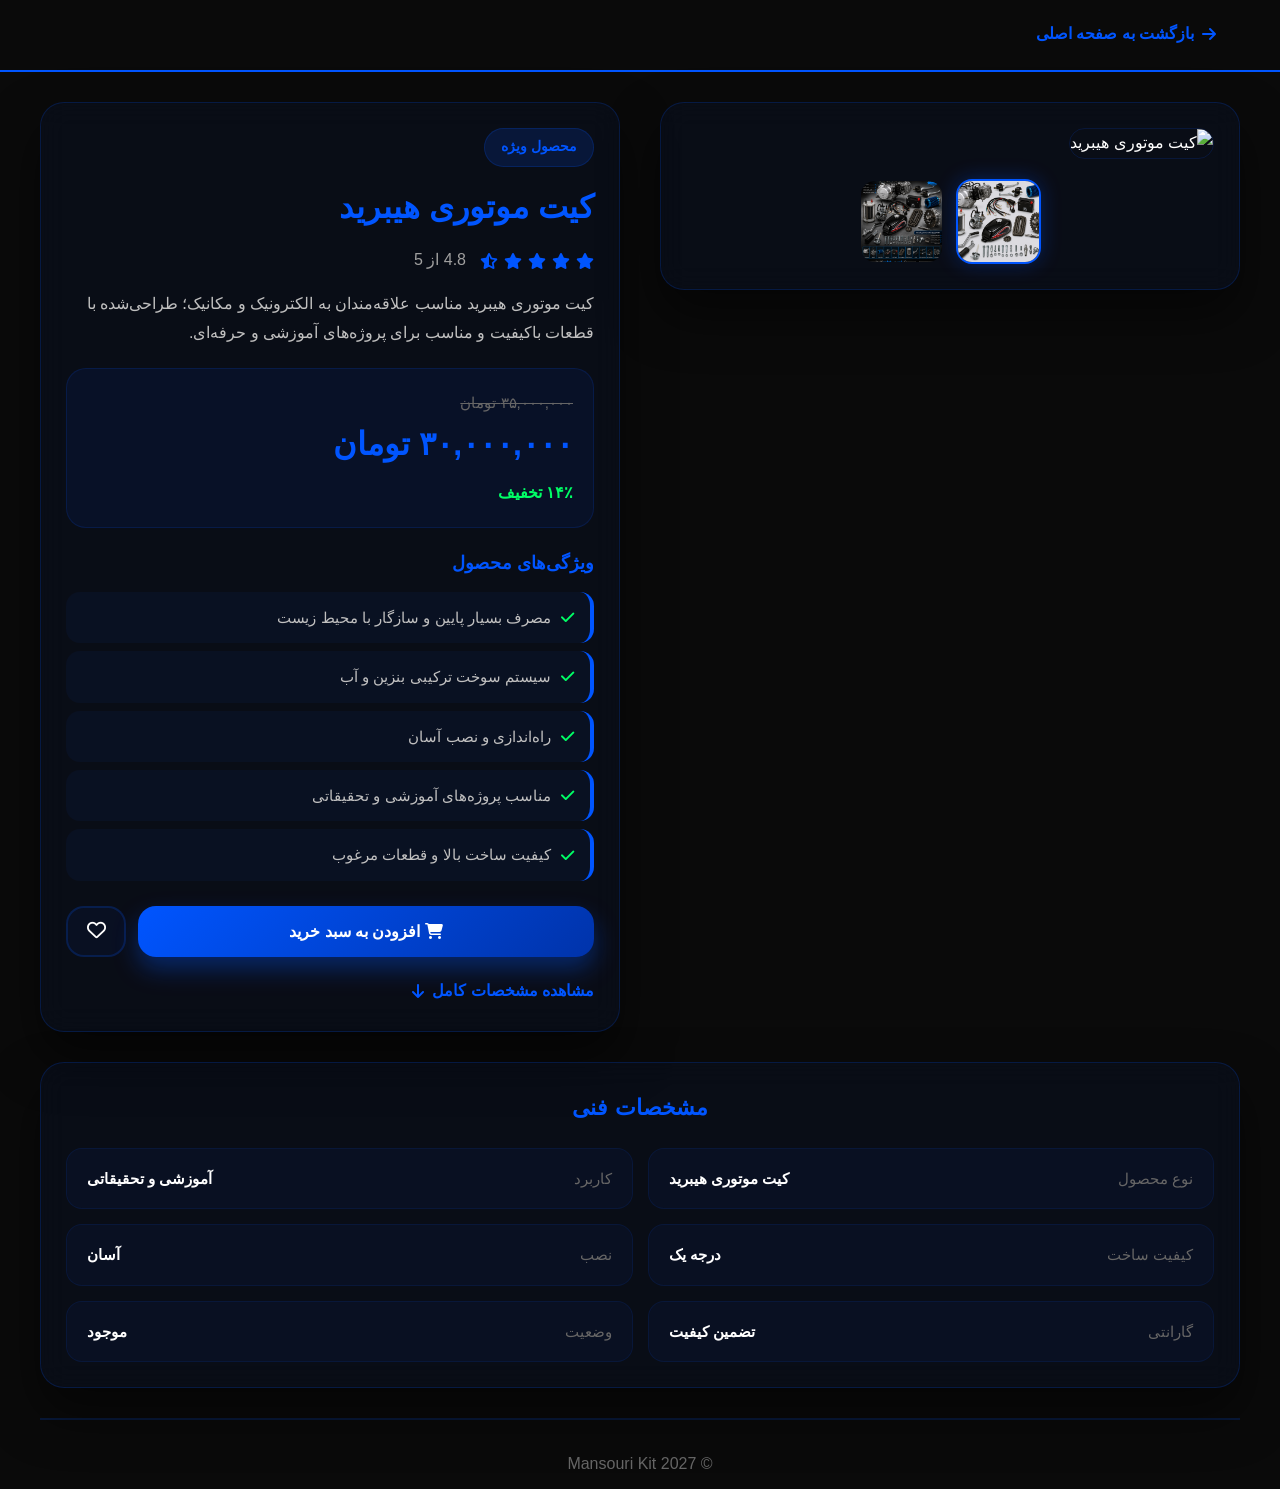
==== kit.html @ ebeb7433 "Add files via upload" ====
<!doctype html>
<html lang="fa" dir="rtl">
  <head>
    <meta charset="UTF-8" />
    <meta name="viewport" content="width=device-width, initial-scale=1.0" />
    <title>کیت موتوری هیبرید | Mansouri Kit</title>
    <link
      rel="stylesheet"
      href="https://cdnjs.cloudflare.com/ajax/libs/font-awesome/6.6.0/css/all.min.css"
    />
    <link rel="stylesheet" href="style2.css" />
  </head>
  <body>
    <!-- ====== TOPBAR ====== -->
    <header class="topbar">
      <a href="index.html" class="back-link">
        <i class="fa-solid fa-arrow-right"></i>
        بازگشت به صفحه اصلی
      </a>
    </header>

    <!-- ====== PRODUCT PAGE ====== -->
    <main class="product-page">
      <!-- ====== GALLERY (عکس‌ها) ====== -->
      <section class="gallery">
        <div class="main-image">
          <img
            id="currentImage"
            src="DysYn_nl7XqmMlqPsgMLU.png"
            alt="کیت موتوری هیبرید"
          />
        </div>

        <div class="thumbs">
          <img
            src="عکس قطعات کیت.png"
            alt=""
            class="active"
            onclick="changeImage(this)"
          />

          <img src="پوستر محصول.png" alt="" onclick="changeImage(this)" />
        </div>
      </section>

      <!-- ====== INFO ====== -->
      <section class="info">
        <span class="badge">محصول ویژه</span>

        <h1>کیت موتوری هیبرید</h1>

        <div class="rating">
          <i class="fa-solid fa-star"></i>
          <i class="fa-solid fa-star"></i>
          <i class="fa-solid fa-star"></i>
          <i class="fa-solid fa-star"></i>
          <i class="fa-solid fa-star-half-stroke"></i>
          <span>4.8 از 5</span>
        </div>

        <p class="short-desc">
          کیت موتوری هیبرید مناسب علاقه‌مندان به الکترونیک و مکانیک؛ طراحی‌شده
          با قطعات باکیفیت و مناسب برای پروژه‌های آموزشی و حرفه‌ای.
        </p>

        <div class="price-box">
          <div class="old-price">۳۵,۰۰۰,۰۰۰ تومان</div>
          <div class="price">۳۰,۰۰۰,۰۰۰ تومان</div>
          <div class="discount">۱۴٪ تخفیف</div>
        </div>

        <!-- ====== ویژگی‌ها ====== -->
        <div class="features">
          <h2>ویژگی‌های محصول</h2>
          <ul>
            <li>
              <i class="fa-solid fa-check"></i> مصرف بسیار پایین و سازگار با
              محیط زیست
            </li>
            <li>
              <i class="fa-solid fa-check"></i> سیستم سوخت ترکیبی بنزین و آب
            </li>
            <li><i class="fa-solid fa-check"></i> راه‌اندازی و نصب آسان</li>
            <li>
              <i class="fa-solid fa-check"></i> مناسب پروژه‌های آموزشی و
              تحقیقاتی
            </li>
            <li>
              <i class="fa-solid fa-check"></i> کیفیت ساخت بالا و قطعات مرغوب
            </li>
          </ul>
        </div>

        <div class="actions">
          <button class="buy-btn">
            <i class="fa-solid fa-cart-shopping"></i>
            افزودن به سبد خرید
          </button>

          <button class="fav-btn">
            <i class="fa-regular fa-heart"></i>
          </button>
        </div>

        <a href="#specs" class="spec-link">
          مشاهده مشخصات کامل
          <i class="fa-solid fa-arrow-down"></i>
        </a>
      </section>
    </main>

    <!-- ====== SPECS (مشخصات فنی) ====== -->
    <section class="specs" id="specs">
      <h2>مشخصات فنی</h2>

      <div class="spec-grid">
        <div class="spec-item">
          <span>نوع محصول</span>
          <strong>کیت موتوری هیبرید</strong>
        </div>

        <div class="spec-item">
          <span>کاربرد</span>
          <strong>آموزشی و تحقیقاتی</strong>
        </div>

        <div class="spec-item">
          <span>کیفیت ساخت</span>
          <strong>درجه یک</strong>
        </div>

        <div class="spec-item">
          <span>نصب</span>
          <strong>آسان</strong>
        </div>

        <div class="spec-item">
          <span>گارانتی</span>
          <strong>تضمین کیفیت</strong>
        </div>

        <div class="spec-item">
          <span>وضعیت</span>
          <strong>موجود</strong>
        </div>
      </div>
    </section>

    <!-- ====== FOOTER ====== -->
    <footer class="footer">
      <p>© 2027 Mansouri Kit</p>
    </footer>

    <!-- ====== SCRIPT ====== -->
    <script>
      function changeImage(el) {
        document.getElementById("currentImage").src = el.src;
        document
          .querySelectorAll(".thumbs img")
          .forEach((img) => img.classList.remove("active"));
        el.classList.add("active");
      }
    </script>
  </body>
</html>
---- style2.css ----
/*========================================
  PRODUCT PAGE - BLUE & BLACK THEME
========================================*/

* {
  margin: 0;
  padding: 0;
  box-sizing: border-box;
}

body {
  direction: rtl;
  font-family: "Vazirmatn", Arial, sans-serif;
  background: #0a0a0a;
  color: #ffffff;
  min-height: 100vh;
  line-height: 1.8;
}

/* ====== SCROLLBAR ====== */
::-webkit-scrollbar {
  width: 10px;
}
::-webkit-scrollbar-track {
  background: #0a0a0a;
}
::-webkit-scrollbar-thumb {
  background: #0055ff;
  border-radius: 10px;
}
::-webkit-scrollbar-thumb:hover {
  background: #0033aa;
}

/* ====== TOPBAR ====== */
.topbar {
  padding: 20px 5%;
  background: rgba(10, 10, 10, 0.95);
  border-bottom: 2px solid #0055ff;
}

.back-link {
  color: #0055ff;
  text-decoration: none;
  font-weight: bold;
  display: inline-flex;
  align-items: center;
  gap: 8px;
  transition: 0.3s;
}

.back-link:hover {
  color: #0088ff;
  transform: translateX(-5px);
}

/* ====== PRODUCT PAGE ====== */
.product-page {
  width: min(1200px, 95%);
  margin: 30px auto;
  display: grid;
  grid-template-columns: 1fr 1fr;
  gap: 40px;
  align-items: start;
}

/* ====== GALLERY ====== */
.gallery {
  background: rgba(0, 85, 255, 0.05);
  backdrop-filter: blur(14px);
  border: 1px solid rgba(0, 85, 255, 0.2);
  border-radius: 24px;
  padding: 25px;
  box-shadow: 0 25px 50px rgba(0, 0, 0, 0.5);
}

.main-image img {
  width: 100%;
  border-radius: 20px;
  object-fit: cover;
  border: 1px solid rgba(0, 85, 255, 0.15);
}

.thumbs {
  display: flex;
  gap: 12px;
  justify-content: center;
  margin-top: 20px;
  flex-wrap: wrap;
}

.thumbs img {
  width: 85px;
  height: 85px;
  object-fit: cover;
  border-radius: 16px;
  cursor: pointer;
  border: 2px solid transparent;
  transition: 0.3s;
}

.thumbs img:hover {
  border-color: #0055ff;
  transform: scale(1.05);
}

.thumbs img.active {
  border-color: #0055ff;
  box-shadow: 0 0 20px rgba(0, 85, 255, 0.3);
}

/* ====== INFO ====== */
.info {
  background: rgba(0, 85, 255, 0.05);
  backdrop-filter: blur(14px);
  border: 1px solid rgba(0, 85, 255, 0.2);
  border-radius: 24px;
  padding: 25px;
  box-shadow: 0 25px 50px rgba(0, 0, 0, 0.5);
}

.badge {
  background: rgba(0, 85, 255, 0.15);
  color: #0055ff;
  padding: 6px 16px;
  border-radius: 999px;
  font-size: 0.85rem;
  font-weight: bold;
  display: inline-block;
  margin-bottom: 12px;
  border: 1px solid rgba(0, 85, 255, 0.2);
}

.info h1 {
  font-size: 2rem;
  color: #0055ff;
  margin-bottom: 10px;
}

.rating {
  color: #0055ff;
  display: flex;
  align-items: center;
  gap: 6px;
  margin-bottom: 15px;
}

.rating span {
  color: #a0a0a0;
  margin-right: 8px;
}

.short-desc {
  color: #c0c0c0;
  margin-bottom: 20px;
}

/* ====== PRICE ====== */
.price-box {
  background: rgba(0, 85, 255, 0.08);
  border: 1px solid rgba(0, 85, 255, 0.15);
  border-radius: 20px;
  padding: 20px;
  margin-bottom: 20px;
}

.old-price {
  text-decoration: line-through;
  color: #666666;
  font-size: 0.95rem;
}

.price {
  font-size: 2rem;
  font-weight: bold;
  color: #0055ff;
}

.discount {
  color: #00ff66;
  font-weight: bold;
  margin-top: 5px;
}

/* ====== FEATURES ====== */
.features h2 {
  color: #0055ff;
  font-size: 1.1rem;
  margin-bottom: 12px;
}

.features ul {
  list-style: none;
}

.features li {
  background: rgba(0, 85, 255, 0.05);
  margin-bottom: 8px;
  padding: 12px 16px;
  border-radius: 14px;
  border-right: 4px solid #0055ff;
  display: flex;
  align-items: center;
  gap: 10px;
  font-size: 0.95rem;
  color: #c0c0c0;
}

.features li i {
  color: #00ff66;
}

/* ====== ACTIONS ====== */
.actions {
  display: flex;
  gap: 12px;
  margin-top: 25px;
}

.buy-btn {
  flex: 1;
  background: linear-gradient(135deg, #0055ff, #0033aa);
  color: white;
  border: none;
  padding: 16px;
  border-radius: 18px;
  font-size: 1rem;
  font-weight: bold;
  cursor: pointer;
  transition: 0.3s;
  box-shadow: 0 12px 24px rgba(0, 85, 255, 0.35);
  font-family: "Vazirmatn", Arial, sans-serif;
}

.buy-btn:hover {
  transform: translateY(-3px);
  box-shadow: 0 20px 40px rgba(0, 85, 255, 0.5);
  background: linear-gradient(135deg, #0066ff, #0044cc);
}

.fav-btn {
  width: 60px;
  border: 2px solid rgba(0, 85, 255, 0.2);
  border-radius: 18px;
  background: rgba(0, 85, 255, 0.05);
  color: #ffffff;
  font-size: 1.2rem;
  cursor: pointer;
  transition: 0.3s;
}

.fav-btn:hover {
  background: rgba(255, 0, 0, 0.15);
  border-color: #ff0044;
  color: #ff0044;
}

.spec-link {
  color: #0055ff;
  text-decoration: none;
  display: inline-flex;
  align-items: center;
  gap: 8px;
  margin-top: 20px;
  font-weight: bold;
  transition: 0.3s;
}

.spec-link:hover {
  color: #0088ff;
  gap: 12px;
}

/* ====== SPECS ====== */
.specs {
  width: min(1200px, 95%);
  margin: 30px auto;
  background: rgba(0, 85, 255, 0.05);
  backdrop-filter: blur(14px);
  border: 1px solid rgba(0, 85, 255, 0.2);
  border-radius: 24px;
  padding: 25px;
  box-shadow: 0 25px 50px rgba(0, 0, 0, 0.5);
}

.specs h2 {
  color: #0055ff;
  margin-bottom: 20px;
  text-align: center;
  font-size: 1.4rem;
}

.spec-grid {
  display: grid;
  grid-template-columns: repeat(2, 1fr);
  gap: 15px;
}

.spec-item {
  background: rgba(0, 85, 255, 0.05);
  border: 1px solid rgba(0, 85, 255, 0.1);
  padding: 16px 20px;
  border-radius: 16px;
  display: flex;
  justify-content: space-between;
  align-items: center;
  gap: 10px;
  transition: 0.3s;
}

.spec-item:hover {
  border-color: #0055ff;
  background: rgba(0, 85, 255, 0.08);
}

.spec-item span {
  color: #666666;
  font-size: 0.95rem;
}

.spec-item strong {
  color: #ffffff;
  font-size: 0.95rem;
}

/* ====== FOOTER ====== */
.footer {
  width: min(1200px, 95%);
  margin: 0 auto;
  text-align: center;
  padding: 30px 20px 10px;
  color: #666666;
  border-top: 2px solid rgba(0, 85, 255, 0.2);
  margin-top: 30px;
}

.footer p span {
  color: #0055ff;
}

/* ====== RESPONSIVE ====== */
@media (max-width: 900px) {
  .product-page {
    grid-template-columns: 1fr;
    gap: 25px;
  }

  .spec-grid {
    grid-template-columns: 1fr;
  }

  .info h1 {
    font-size: 1.6rem;
  }

  .price {
    font-size: 1.6rem;
  }
}

@media (max-width: 480px) {
  body {
    padding: 10px;
  }

  .gallery,
  .info,
  .specs {
    padding: 18px;
  }

  .thumbs img {
    width: 65px;
    height: 65px;
  }

  .actions {
    flex-wrap: wrap;
  }

  .buy-btn {
    font-size: 0.9rem;
    padding: 14px;
  }

  .fav-btn {
    width: 55px;
  }
}
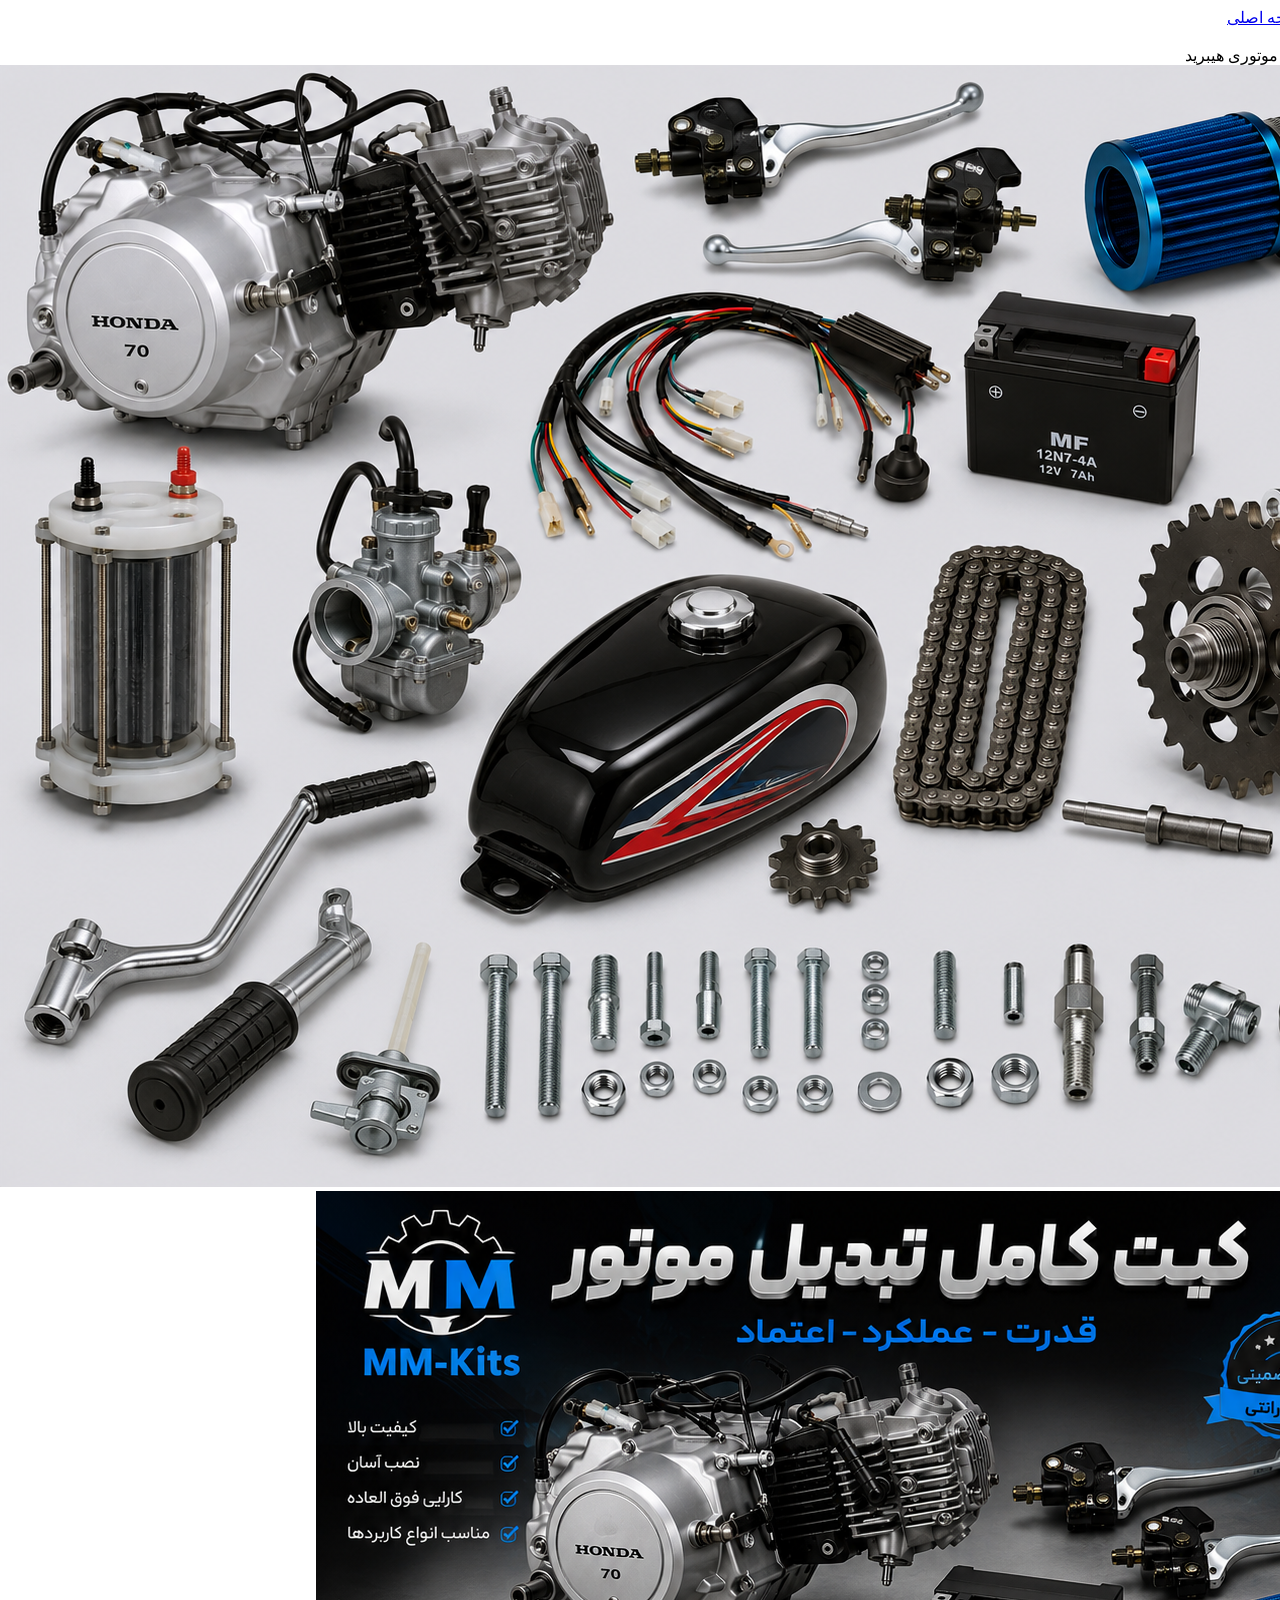
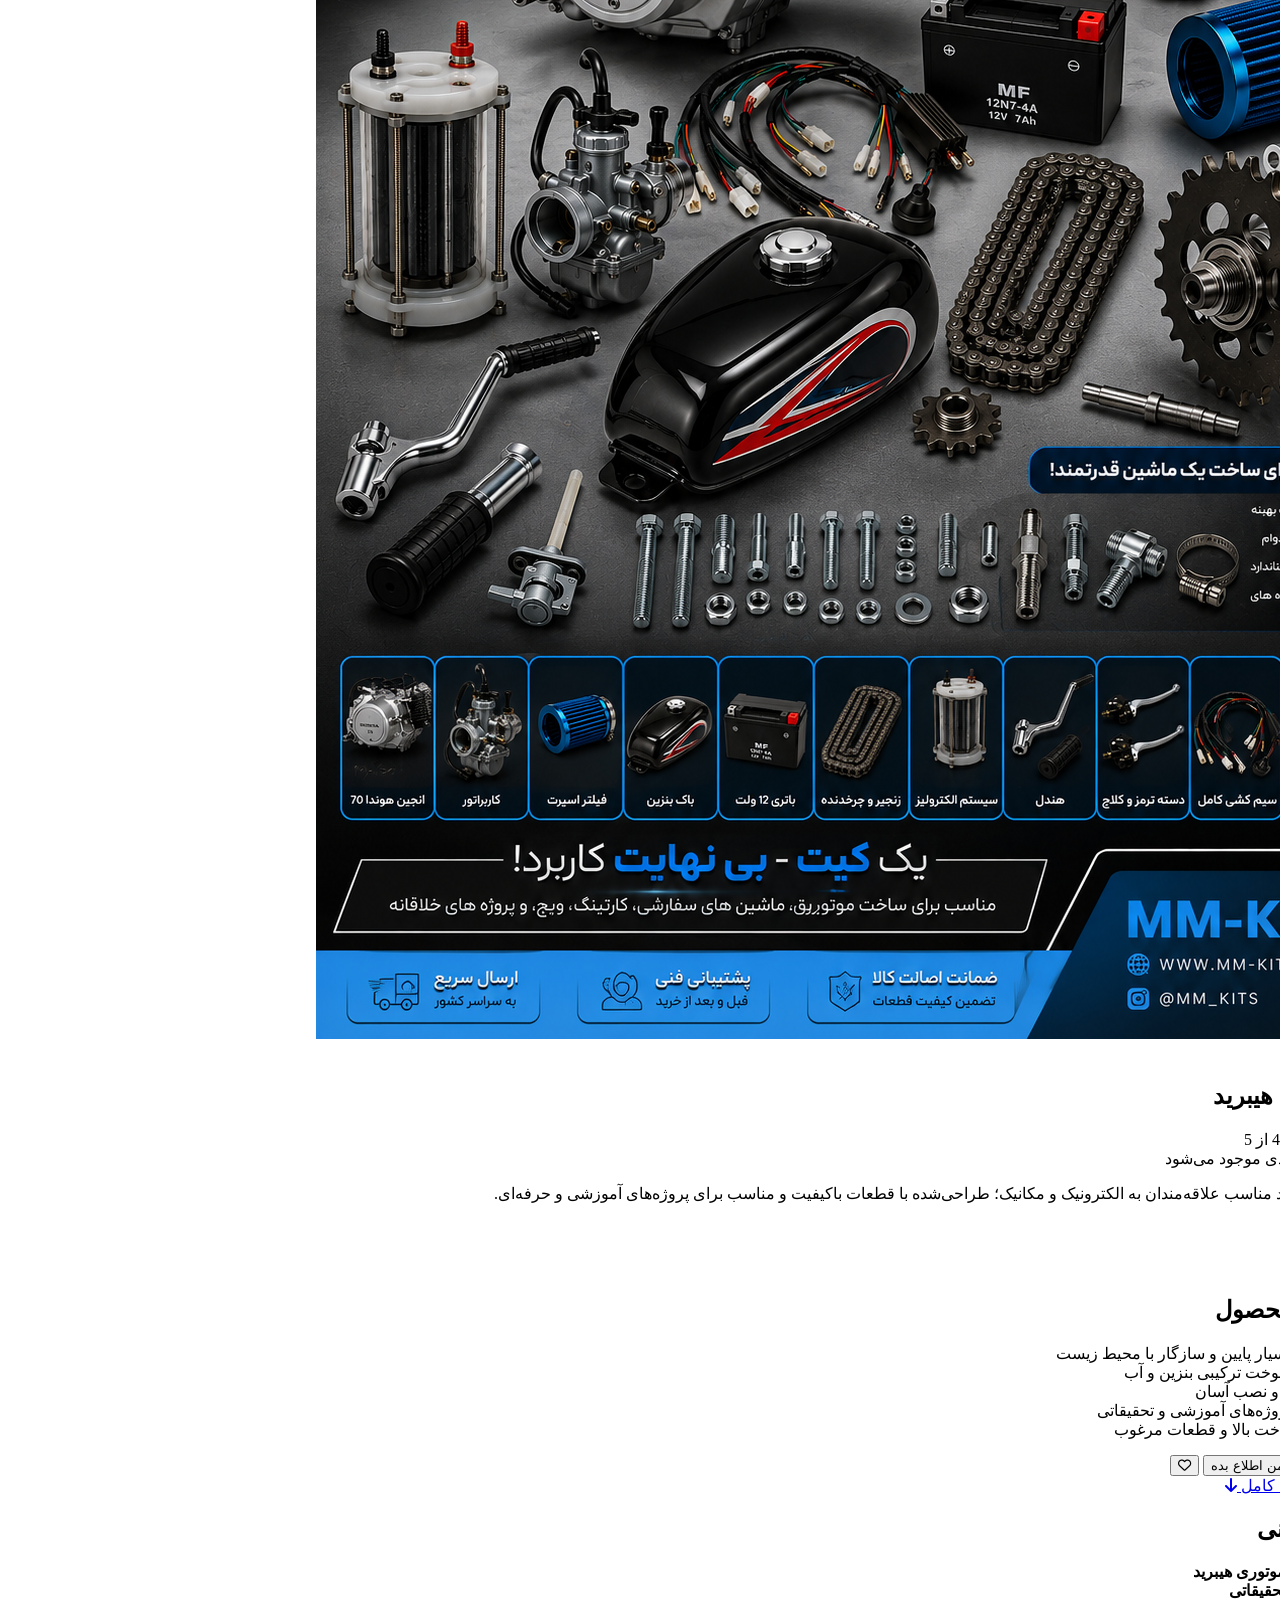
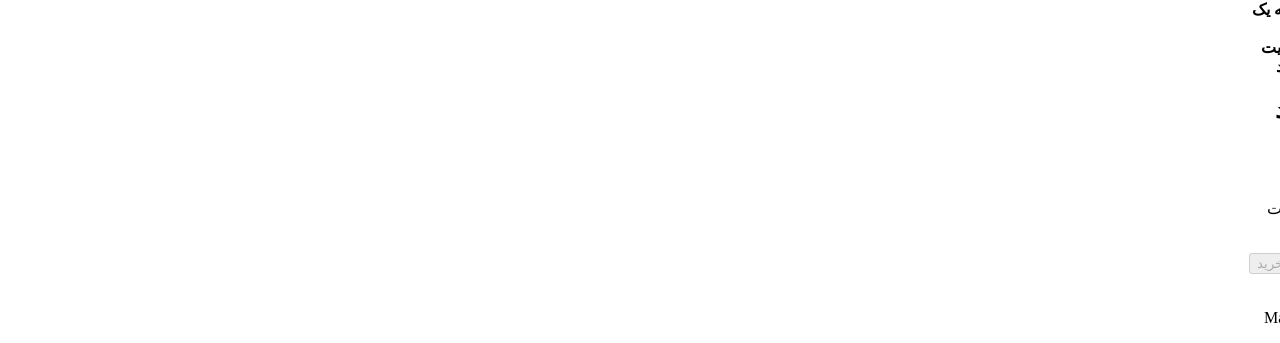
==== commit 48549249: "Update kit.html" ====
--- a/kit.html
+++ b/kit.html
@@ -8,7 +8,7 @@
       rel="stylesheet"
       href="https://cdnjs.cloudflare.com/ajax/libs/font-awesome/6.6.0/css/all.min.css"
     />
-    <link rel="stylesheet" href="style2.css" />
+    <link rel="stylesheet" href="test.css" />
   </head>
   <body>
     <!-- ====== TOPBAR ====== -->
@@ -17,13 +17,23 @@
         <i class="fa-solid fa-arrow-right"></i>
         بازگشت به صفحه اصلی
       </a>
+
+      <div class="cart-top" onclick="toggleCart()">
+        <i class="fa-solid fa-cart-shopping"></i>
+        <span>سبد خرید</span>
+        <span class="cart-count" id="cartCount">0</span>
+      </div>
     </header>
 
     <!-- ====== PRODUCT PAGE ====== -->
     <main class="product-page">
-      <!-- ====== GALLERY (عکس‌ها) ====== -->
+      <!-- ====== GALLERY ====== -->
       <section class="gallery">
         <div class="main-image">
+          <span class="out-of-stock-badge">
+            <i class="fa-solid fa-circle-xmark"></i>
+            ناموجود
+          </span>
           <img
             id="currentImage"
             src="DysYn_nl7XqmMlqPsgMLU.png"
@@ -38,7 +48,6 @@
             class="active"
             onclick="changeImage(this)"
           />
-
           <img src="پوستر محصول.png" alt="" onclick="changeImage(this)" />
         </div>
       </section>
@@ -58,6 +67,12 @@
           <span>4.8 از 5</span>
         </div>
 
+        <!-- ====== STOCK STATUS ====== -->
+        <div class="stock-status">
+          <i class="fa-solid fa-circle"></i>
+          <span>ناموجود - به زودی موجود می‌شود</span>
+        </div>
+
         <p class="short-desc">
           کیت موتوری هیبرید مناسب علاقه‌مندان به الکترونیک و مکانیک؛ طراحی‌شده
           با قطعات باکیفیت و مناسب برای پروژه‌های آموزشی و حرفه‌ای.
@@ -65,7 +80,7 @@
 
         <div class="price-box">
           <div class="old-price">۳۵,۰۰۰,۰۰۰ تومان</div>
-          <div class="price">۳۰,۰۰۰,۰۰۰ تومان</div>
+          <div class="price" id="productPrice">۳۰,۰۰۰,۰۰۰ تومان</div>
           <div class="discount">۱۴٪ تخفیف</div>
         </div>
 
@@ -92,12 +107,17 @@
         </div>
 
         <div class="actions">
-          <button class="buy-btn">
-            <i class="fa-solid fa-cart-shopping"></i>
-            افزودن به سبد خرید
+          <button class="buy-btn" id="addToCartBtn" disabled>
+            <i class="fa-solid fa-ban"></i>
+            ناموجود
           </button>
 
-          <button class="fav-btn">
+          <button class="notify-btn" id="notifyBtn" onclick="notifyMe()">
+            <i class="fa-regular fa-bell"></i>
+            به من اطلاع بده
+          </button>
+
+          <button class="fav-btn" id="favBtn" onclick="toggleFav()">
             <i class="fa-regular fa-heart"></i>
           </button>
         </div>
@@ -109,7 +129,7 @@
       </section>
     </main>
 
-    <!-- ====== SPECS (مشخصات فنی) ====== -->
+    <!-- ====== SPECS ====== -->
     <section class="specs" id="specs">
       <h2>مشخصات فنی</h2>
 
@@ -141,10 +161,49 @@
 
         <div class="spec-item">
           <span>وضعیت</span>
-          <strong>موجود</strong>
+          <strong class="out-of-stock-status">
+            <i class="fa-solid fa-circle-xmark"></i>
+            ناموجود
+          </strong>
         </div>
       </div>
     </section>
+
+    <!-- ====== CART OVERLAY ====== -->
+    <div class="cart-overlay" id="cartOverlay" onclick="toggleCart()"></div>
+
+    <!-- ====== CART SIDEBAR ====== -->
+    <div class="cart-sidebar" id="cartSidebar">
+      <div class="cart-header">
+        <h2><i class="fa-solid fa-cart-shopping"></i> سبد خرید</h2>
+        <button class="cart-close" onclick="toggleCart()">
+          <i class="fa-solid fa-xmark"></i>
+        </button>
+      </div>
+
+      <div class="cart-items" id="cartItems">
+        <div class="cart-empty">
+          <i class="fa-solid fa-basket-shopping"></i>
+          <p>سبد خرید خالی است</p>
+        </div>
+      </div>
+
+      <div class="cart-footer">
+        <div class="cart-total">
+          <span>جمع کل:</span>
+          <span id="cartTotal">۰ تومان</span>
+        </div>
+        <button class="checkout-btn" id="checkoutBtn" disabled>
+          <i class="fa-solid fa-credit-card"></i> پرداخت و تکمیل خرید
+        </button>
+      </div>
+    </div>
+
+    <!-- ====== TOAST ====== -->
+    <div class="toast" id="toast">
+      <i class="fa-solid fa-check-circle"></i>
+      <span id="toastMessage">پیام</span>
+    </div>
 
     <!-- ====== FOOTER ====== -->
     <footer class="footer">
@@ -153,6 +212,34 @@
 
     <!-- ====== SCRIPT ====== -->
     <script>
+      // ---- Product Data ----
+      const product = {
+        id: 1,
+        name: "کیت موتوری هیبرید",
+        price: 30000000,
+        priceFormatted: "۳۰,۰۰۰,۰۰۰ تومان",
+        image: "DysYn_nl7XqmMlqPsgMLU.png",
+        inStock: false, // 👈 محصول ناموجود
+      };
+
+      // ---- Cart State ----
+      let cart = [];
+      let isCartOpen = false;
+
+      // ---- DOM Elements ----
+      const cartItemsEl = document.getElementById("cartItems");
+      const cartTotalEl = document.getElementById("cartTotal");
+      const cartCountEl = document.getElementById("cartCount");
+      const checkoutBtn = document.getElementById("checkoutBtn");
+      const addToCartBtn = document.getElementById("addToCartBtn");
+      const notifyBtn = document.getElementById("notifyBtn");
+      const favBtn = document.getElementById("favBtn");
+      const toast = document.getElementById("toast");
+      const toastMessage = document.getElementById("toastMessage");
+      const cartSidebar = document.getElementById("cartSidebar");
+      const cartOverlay = document.getElementById("cartOverlay");
+
+      // ---- Image Gallery ----
       function changeImage(el) {
         document.getElementById("currentImage").src = el.src;
         document
@@ -160,6 +247,175 @@
           .forEach((img) => img.classList.remove("active"));
         el.classList.add("active");
       }
+
+      // ---- Toast Notification ----
+      let toastTimeout;
+
+      function showToast(message, isWarning = false) {
+        toastMessage.textContent = message;
+        const icon = toast.querySelector("i");
+        if (isWarning) {
+          icon.className = "fa-solid fa-triangle-exclamation warning";
+        } else {
+          icon.className = "fa-solid fa-check-circle";
+        }
+        toast.classList.add("show");
+        clearTimeout(toastTimeout);
+        toastTimeout = setTimeout(() => {
+          toast.classList.remove("show");
+        }, 3000);
+      }
+
+      // ---- Toggle Favorite ----
+      function toggleFav() {
+        favBtn.classList.toggle("liked");
+        const icon = favBtn.querySelector("i");
+        if (favBtn.classList.contains("liked")) {
+          icon.className = "fa-solid fa-heart";
+          showToast("❤️ به علاقه‌مندی‌ها اضافه شد");
+        } else {
+          icon.className = "fa-regular fa-heart";
+        }
+      }
+
+      // ---- Notify Me ----
+      function notifyMe() {
+        if (notifyBtn.classList.contains("notified")) {
+          notifyBtn.classList.remove("notified");
+          notifyBtn.innerHTML = `<i class="fa-regular fa-bell"></i> به من اطلاع بده`;
+          showToast("❌ از لیست اطلاع‌رسانی حذف شدید");
+        } else {
+          notifyBtn.classList.add("notified");
+          notifyBtn.innerHTML = `<i class="fa-solid fa-check"></i> ثبت شد!`;
+          showToast("🔔 با موجود شدن محصول به شما اطلاع داده می‌شود", true);
+        }
+      }
+
+      // ---- Toggle Cart ----
+      function toggleCart() {
+        isCartOpen = !isCartOpen;
+        cartSidebar.classList.toggle("open", isCartOpen);
+        cartOverlay.classList.toggle("show", isCartOpen);
+        document.body.style.overflow = isCartOpen ? "hidden" : "";
+      }
+
+      // ---- Render Cart ----
+      function renderCart() {
+        const emptyState = `<div class="cart-empty">
+            <i class="fa-solid fa-basket-shopping"></i>
+            <p>سبد خرید خالی است</p>
+          </div>`;
+
+        if (cart.length === 0) {
+          cartItemsEl.innerHTML = emptyState;
+          cartTotalEl.textContent = "۰ تومان";
+          checkoutBtn.disabled = true;
+          cartCountEl.textContent = "0";
+          return;
+        }
+
+        let html = "";
+        let total = 0;
+
+        cart.forEach((item, index) => {
+          const itemTotal = item.price * item.qty;
+          total += itemTotal;
+
+          html += `
+              <div class="cart-item">
+                <img src="${item.image}" alt="${item.name}" />
+                <div class="cart-item-info">
+                  <h4>${item.name}</h4>
+                  <div class="item-price">${item.price.toLocaleString()} تومان</div>
+                  <div class="cart-item-qty">
+                    <button onclick="updateQty(${index}, -1)">−</button>
+                    <span>${item.qty}</span>
+                    <button onclick="updateQty(${index}, 1)">+</button>
+                  </div>
+                </div>
+                <button class="cart-item-remove" onclick="removeItem(${index})">
+                  <i class="fa-solid fa-trash-can"></i>
+                </button>
+              </div>
+            `;
+        });
+
+        cartItemsEl.innerHTML = html;
+        cartTotalEl.textContent = total.toLocaleString() + " تومان";
+        checkoutBtn.disabled = false;
+        cartCountEl.textContent = cart.reduce((sum, i) => sum + i.qty, 0);
+      }
+
+      // ---- Update Quantity ----
+      function updateQty(index, change) {
+        if (cart[index].qty + change <= 0) {
+          removeItem(index);
+          return;
+        }
+        cart[index].qty += change;
+        renderCart();
+        saveCart();
+      }
+
+      // ---- Remove Item ----
+      function removeItem(index) {
+        cart.splice(index, 1);
+        renderCart();
+        saveCart();
+        if (cart.length === 0) {
+          showToast("🛒 سبد خرید خالی شد");
+        } else {
+          showToast("🗑️ محصول از سبد خرید حذف شد");
+        }
+      }
+
+      // ---- Add to Cart (غیرفعال - محصول ناموجود) ----
+      // تابع addToCart غیرفعال شده چون محصول ناموجود است
+
+      // ---- Save/Load Cart ----
+      function saveCart() {
+        localStorage.setItem("cart", JSON.stringify(cart));
+      }
+
+      function loadCart() {
+        const saved = localStorage.getItem("cart");
+        if (saved) {
+          try {
+            cart = JSON.parse(saved);
+            renderCart();
+          } catch (e) {
+            cart = [];
+          }
+        }
+      }
+
+      // ---- Checkout ----
+      checkoutBtn.addEventListener("click", function () {
+        if (cart.length === 0) return;
+        const total = cart.reduce((sum, i) => sum + i.price * i.qty, 0);
+        showToast(
+          "🧾 سفارش شما با مبلغ " +
+            total.toLocaleString() +
+            " تومان ثبت شد! ممنون از خرید شما 🙏",
+        );
+        cart = [];
+        renderCart();
+        saveCart();
+        toggleCart();
+      });
+
+      // ---- Init ----
+      loadCart();
+
+      // ---- Close cart with ESC ----
+      document.addEventListener("keydown", function (e) {
+        if (e.key === "Escape" && isCartOpen) {
+          toggleCart();
+        }
+      });
+
+      // ---- Disable add to cart on load ----
+      // دکمه افزودن به سبد خرید قبلاً با disabled غیرفعال شده
     </script>
   </body>
 </html>
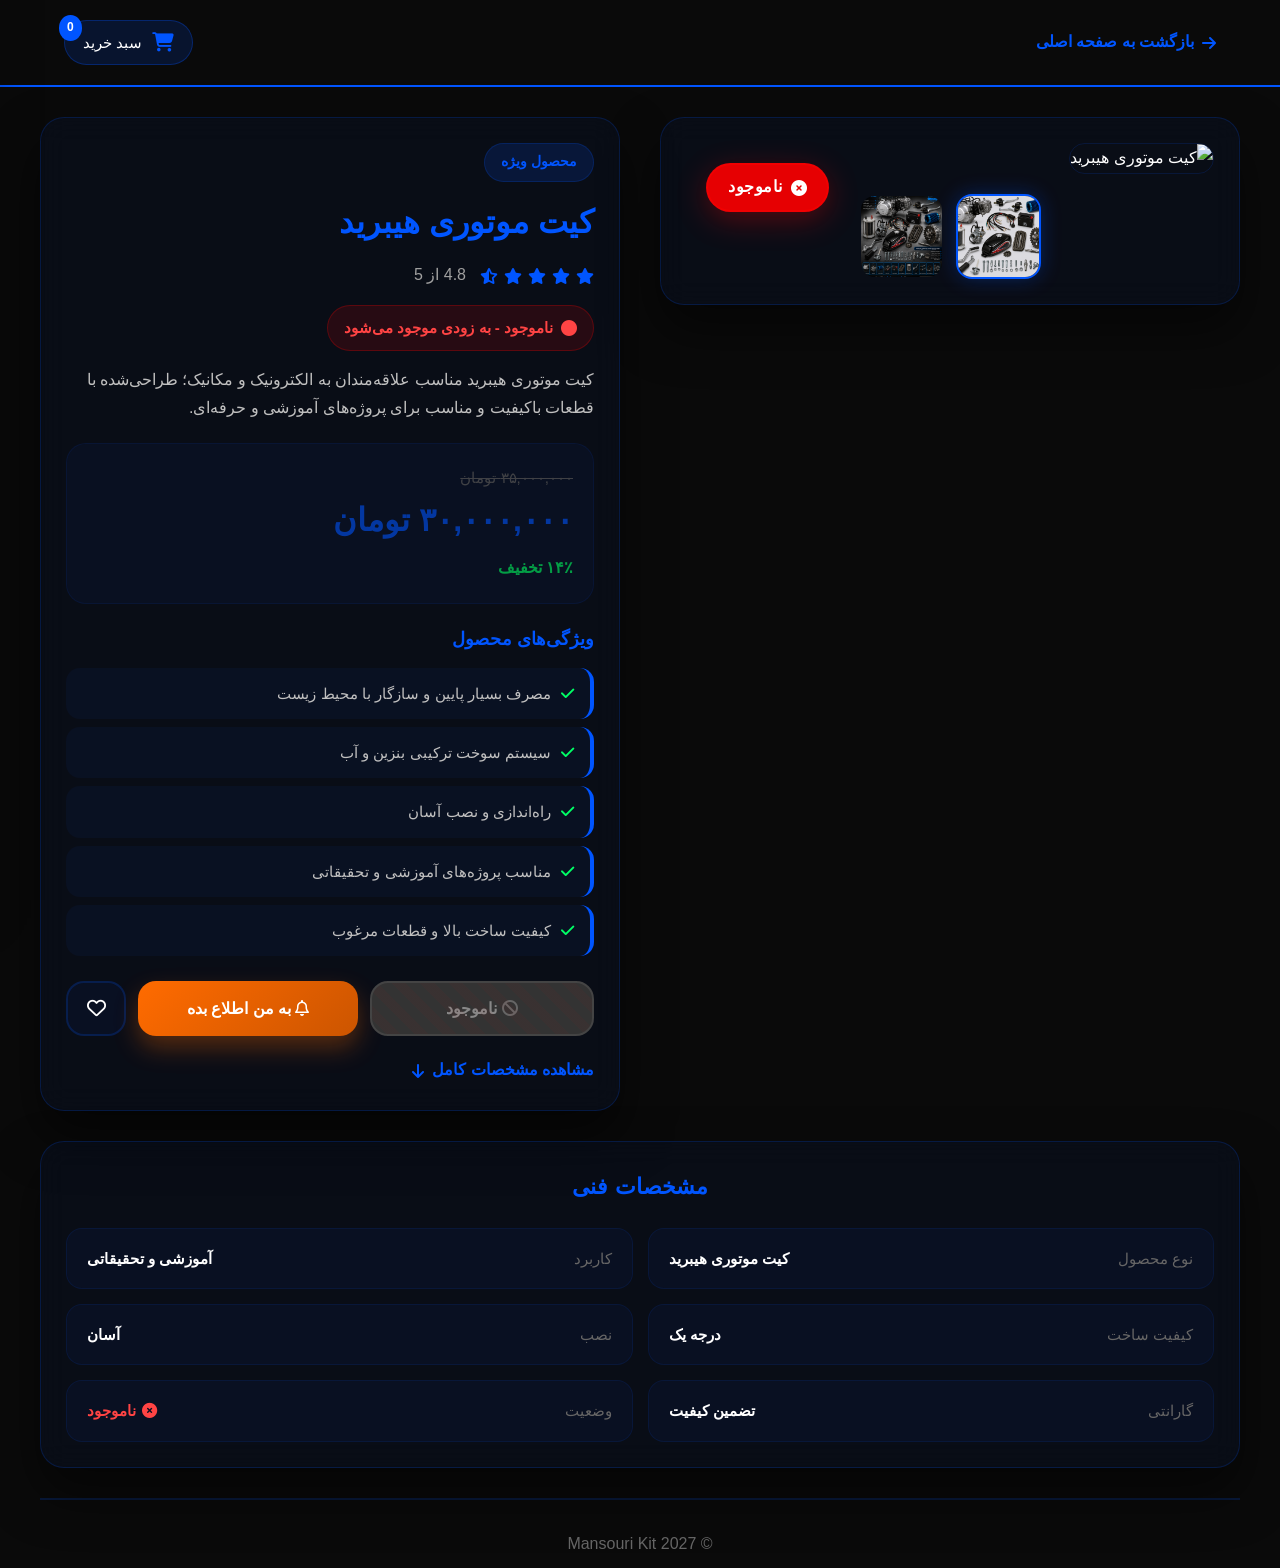
==== commit 4dcbf611: "Update kit.html" ====
--- a/kit.html
+++ b/kit.html
@@ -8,7 +8,7 @@
       rel="stylesheet"
       href="https://cdnjs.cloudflare.com/ajax/libs/font-awesome/6.6.0/css/all.min.css"
     />
-    <link rel="stylesheet" href="test.css" />
+    <link rel="stylesheet" href="style2.css" />
   </head>
   <body>
     <!-- ====== TOPBAR ====== -->
--- a/style2.css
+++ b/style2.css
@@ -0,0 +1,820 @@
+/*========================================
+        PRODUCT PAGE - BLUE & BLACK THEME
+      ========================================*/
+
+* {
+  margin: 0;
+  padding: 0;
+  box-sizing: border-box;
+}
+
+body {
+  direction: rtl;
+  font-family: "Vazirmatn", Arial, sans-serif;
+  background: #0a0a0a;
+  color: #ffffff;
+  min-height: 100vh;
+  line-height: 1.8;
+}
+
+/* ====== SCROLLBAR ====== */
+::-webkit-scrollbar {
+  width: 10px;
+}
+::-webkit-scrollbar-track {
+  background: #0a0a0a;
+}
+::-webkit-scrollbar-thumb {
+  background: #0055ff;
+  border-radius: 10px;
+}
+::-webkit-scrollbar-thumb:hover {
+  background: #0033aa;
+}
+
+/* ====== TOPBAR ====== */
+.topbar {
+  padding: 20px 5%;
+  background: rgba(10, 10, 10, 0.95);
+  border-bottom: 2px solid #0055ff;
+  display: flex;
+  justify-content: space-between;
+  align-items: center;
+}
+
+.back-link {
+  color: #0055ff;
+  text-decoration: none;
+  font-weight: bold;
+  display: inline-flex;
+  align-items: center;
+  gap: 8px;
+  transition: 0.3s;
+}
+
+.back-link:hover {
+  color: #0088ff;
+  transform: translateX(-5px);
+}
+
+.cart-top {
+  display: flex;
+  align-items: center;
+  gap: 10px;
+  background: rgba(0, 85, 255, 0.15);
+  padding: 8px 18px;
+  border-radius: 50px;
+  border: 1px solid rgba(0, 85, 255, 0.3);
+  color: #fff;
+  font-size: 0.95rem;
+  cursor: pointer;
+  transition: 0.3s;
+  position: relative;
+  text-decoration: none;
+}
+
+.cart-top:hover {
+  background: rgba(0, 85, 255, 0.25);
+  transform: scale(1.03);
+}
+
+.cart-top i {
+  color: #0055ff;
+  font-size: 1.2rem;
+}
+
+.cart-count {
+  background: #0055ff;
+  color: #fff;
+  border-radius: 50%;
+  padding: 2px 8px;
+  font-size: 0.75rem;
+  font-weight: bold;
+  position: absolute;
+  top: -6px;
+  left: -6px;
+}
+
+/* ====== PRODUCT PAGE ====== */
+.product-page {
+  width: min(1200px, 95%);
+  margin: 30px auto;
+  display: grid;
+  grid-template-columns: 1fr 1fr;
+  gap: 40px;
+  align-items: start;
+}
+
+/* ====== GALLERY ====== */
+.gallery {
+  background: rgba(0, 85, 255, 0.05);
+  backdrop-filter: blur(14px);
+  border: 1px solid rgba(0, 85, 255, 0.2);
+  border-radius: 24px;
+  padding: 25px;
+  box-shadow: 0 25px 50px rgba(0, 0, 0, 0.5);
+}
+
+.main-image {
+  position: relative;
+}
+
+.main-image img {
+  width: 100%;
+  border-radius: 20px;
+  object-fit: cover;
+  border: 1px solid rgba(0, 85, 255, 0.15);
+}
+
+/* ====== OUT OF STOCK BADGE ====== */
+.out-of-stock-badge {
+  position: absolute;
+  top: 20px;
+  left: 20px;
+  background: rgba(255, 0, 0, 0.9);
+  color: #fff;
+  padding: 8px 20px;
+  border-radius: 50px;
+  font-weight: bold;
+  font-size: 1rem;
+  backdrop-filter: blur(10px);
+  border: 2px solid rgba(255, 0, 0, 0.5);
+  box-shadow: 0 8px 30px rgba(255, 0, 0, 0.3);
+  display: flex;
+  align-items: center;
+  gap: 8px;
+  letter-spacing: 0.5px;
+  animation: pulseBadge 2s infinite;
+  z-index: 10;
+}
+
+@keyframes pulseBadge {
+  0%,
+  100% {
+    transform: scale(1);
+  }
+  50% {
+    transform: scale(1.05);
+  }
+}
+
+.thumbs {
+  display: flex;
+  gap: 12px;
+  justify-content: center;
+  margin-top: 20px;
+  flex-wrap: wrap;
+}
+
+.thumbs img {
+  width: 85px;
+  height: 85px;
+  object-fit: cover;
+  border-radius: 16px;
+  cursor: pointer;
+  border: 2px solid transparent;
+  transition: 0.3s;
+}
+
+.thumbs img:hover {
+  border-color: #0055ff;
+  transform: scale(1.05);
+}
+
+.thumbs img.active {
+  border-color: #0055ff;
+  box-shadow: 0 0 20px rgba(0, 85, 255, 0.3);
+}
+
+/* ====== INFO ====== */
+.info {
+  background: rgba(0, 85, 255, 0.05);
+  backdrop-filter: blur(14px);
+  border: 1px solid rgba(0, 85, 255, 0.2);
+  border-radius: 24px;
+  padding: 25px;
+  box-shadow: 0 25px 50px rgba(0, 0, 0, 0.5);
+}
+
+.badge {
+  background: rgba(0, 85, 255, 0.15);
+  color: #0055ff;
+  padding: 6px 16px;
+  border-radius: 999px;
+  font-size: 0.85rem;
+  font-weight: bold;
+  display: inline-block;
+  margin-bottom: 12px;
+  border: 1px solid rgba(0, 85, 255, 0.2);
+}
+
+.info h1 {
+  font-size: 2rem;
+  color: #0055ff;
+  margin-bottom: 10px;
+}
+
+.rating {
+  color: #0055ff;
+  display: flex;
+  align-items: center;
+  gap: 6px;
+  margin-bottom: 15px;
+}
+
+.rating span {
+  color: #a0a0a0;
+  margin-right: 8px;
+}
+
+.short-desc {
+  color: #c0c0c0;
+  margin-bottom: 20px;
+}
+
+/* ====== PRICE ====== */
+.price-box {
+  background: rgba(0, 85, 255, 0.08);
+  border: 1px solid rgba(0, 85, 255, 0.15);
+  border-radius: 20px;
+  padding: 20px;
+  margin-bottom: 20px;
+  opacity: 0.6;
+}
+
+.old-price {
+  text-decoration: line-through;
+  color: #666666;
+  font-size: 0.95rem;
+}
+
+.price {
+  font-size: 2rem;
+  font-weight: bold;
+  color: #0055ff;
+}
+
+.discount {
+  color: #00ff66;
+  font-weight: bold;
+  margin-top: 5px;
+}
+
+/* ====== OUT OF STOCK STATUS ====== */
+.stock-status {
+  display: inline-flex;
+  align-items: center;
+  gap: 8px;
+  background: rgba(255, 0, 0, 0.12);
+  border: 1px solid rgba(255, 0, 0, 0.25);
+  padding: 8px 16px;
+  border-radius: 50px;
+  color: #ff4444;
+  font-weight: bold;
+  font-size: 0.95rem;
+  margin-bottom: 15px;
+}
+
+.stock-status i {
+  font-size: 1rem;
+  animation: blink 1.5s infinite;
+}
+
+@keyframes blink {
+  0%,
+  100% {
+    opacity: 1;
+  }
+  50% {
+    opacity: 0.3;
+  }
+}
+
+/* ====== FEATURES ====== */
+.features h2 {
+  color: #0055ff;
+  font-size: 1.1rem;
+  margin-bottom: 12px;
+}
+
+.features ul {
+  list-style: none;
+}
+
+.features li {
+  background: rgba(0, 85, 255, 0.05);
+  margin-bottom: 8px;
+  padding: 12px 16px;
+  border-radius: 14px;
+  border-right: 4px solid #0055ff;
+  display: flex;
+  align-items: center;
+  gap: 10px;
+  font-size: 0.95rem;
+  color: #c0c0c0;
+}
+
+.features li i {
+  color: #00ff66;
+}
+
+/* ====== ACTIONS ====== */
+.actions {
+  display: flex;
+  gap: 12px;
+  margin-top: 25px;
+}
+
+.buy-btn {
+  flex: 1;
+  background: #333333;
+  color: #888888;
+  border: 2px solid #444444;
+  padding: 16px;
+  border-radius: 18px;
+  font-size: 1rem;
+  font-weight: bold;
+  cursor: not-allowed;
+  transition: 0.3s;
+  font-family: "Vazirmatn", Arial, sans-serif;
+  position: relative;
+  overflow: hidden;
+}
+
+.buy-btn::before {
+  content: "";
+  position: absolute;
+  top: 0;
+  left: 0;
+  right: 0;
+  bottom: 0;
+  background: repeating-linear-gradient(
+    45deg,
+    transparent,
+    transparent 10px,
+    rgba(255, 0, 0, 0.03) 10px,
+    rgba(255, 0, 0, 0.03) 20px
+  );
+  pointer-events: none;
+}
+
+.buy-btn i {
+  color: #666;
+}
+
+.fav-btn {
+  width: 60px;
+  border: 2px solid rgba(0, 85, 255, 0.2);
+  border-radius: 18px;
+  background: rgba(0, 85, 255, 0.05);
+  color: #ffffff;
+  font-size: 1.2rem;
+  cursor: pointer;
+  transition: 0.3s;
+}
+
+.fav-btn:hover {
+  background: rgba(255, 0, 0, 0.15);
+  border-color: #ff0044;
+  color: #ff0044;
+}
+
+.fav-btn.liked {
+  background: rgba(255, 0, 0, 0.15);
+  border-color: #ff0044;
+  color: #ff0044;
+}
+
+.spec-link {
+  color: #0055ff;
+  text-decoration: none;
+  display: inline-flex;
+  align-items: center;
+  gap: 8px;
+  margin-top: 20px;
+  font-weight: bold;
+  transition: 0.3s;
+}
+
+.spec-link:hover {
+  color: #0088ff;
+  gap: 12px;
+}
+
+/* ====== NOTIFY BUTTON ====== */
+.notify-btn {
+  flex: 1;
+  background: linear-gradient(135deg, #ff6b00, #cc5500);
+  color: white;
+  border: none;
+  padding: 16px;
+  border-radius: 18px;
+  font-size: 1rem;
+  font-weight: bold;
+  cursor: pointer;
+  transition: 0.3s;
+  box-shadow: 0 12px 24px rgba(255, 107, 0, 0.3);
+  font-family: "Vazirmatn", Arial, sans-serif;
+}
+
+.notify-btn:hover {
+  transform: translateY(-3px);
+  box-shadow: 0 20px 40px rgba(255, 107, 0, 0.5);
+  background: linear-gradient(135deg, #ff7700, #dd5500);
+}
+
+.notify-btn.notified {
+  background: linear-gradient(135deg, #00cc66, #009944);
+  box-shadow: 0 12px 24px rgba(0, 204, 102, 0.35);
+}
+
+/* ====== SPECS ====== */
+.specs {
+  width: min(1200px, 95%);
+  margin: 30px auto;
+  background: rgba(0, 85, 255, 0.05);
+  backdrop-filter: blur(14px);
+  border: 1px solid rgba(0, 85, 255, 0.2);
+  border-radius: 24px;
+  padding: 25px;
+  box-shadow: 0 25px 50px rgba(0, 0, 0, 0.5);
+}
+
+.specs h2 {
+  color: #0055ff;
+  margin-bottom: 20px;
+  text-align: center;
+  font-size: 1.4rem;
+}
+
+.spec-grid {
+  display: grid;
+  grid-template-columns: repeat(2, 1fr);
+  gap: 15px;
+}
+
+.spec-item {
+  background: rgba(0, 85, 255, 0.05);
+  border: 1px solid rgba(0, 85, 255, 0.1);
+  padding: 16px 20px;
+  border-radius: 16px;
+  display: flex;
+  justify-content: space-between;
+  align-items: center;
+  gap: 10px;
+  transition: 0.3s;
+}
+
+.spec-item:hover {
+  border-color: #0055ff;
+  background: rgba(0, 85, 255, 0.08);
+}
+
+.spec-item span {
+  color: #666666;
+  font-size: 0.95rem;
+}
+
+.spec-item strong {
+  color: #ffffff;
+  font-size: 0.95rem;
+}
+
+.spec-item strong.out-of-stock-status {
+  color: #ff4444;
+  display: inline-flex;
+  align-items: center;
+  gap: 6px;
+}
+
+/* ====== CART SIDEBAR ====== */
+.cart-overlay {
+  display: none;
+  position: fixed;
+  top: 0;
+  left: 0;
+  width: 100%;
+  height: 100%;
+  background: rgba(0, 0, 0, 0.7);
+  backdrop-filter: blur(6px);
+  z-index: 999;
+  opacity: 0;
+  transition: opacity 0.3s ease;
+}
+
+.cart-overlay.show {
+  display: block;
+  opacity: 1;
+}
+
+.cart-sidebar {
+  position: fixed;
+  top: 0;
+  left: -400px;
+  width: 380px;
+  height: 100%;
+  background: #0f0f1a;
+  border-left: 2px solid rgba(0, 85, 255, 0.3);
+  box-shadow: -10px 0 50px rgba(0, 0, 0, 0.8);
+  z-index: 1000;
+  padding: 25px;
+  display: flex;
+  flex-direction: column;
+  transition: left 0.4s cubic-bezier(0.22, 1, 0.36, 1);
+  overflow-y: auto;
+}
+
+.cart-sidebar.open {
+  left: 0;
+}
+
+.cart-sidebar::-webkit-scrollbar {
+  width: 6px;
+}
+.cart-sidebar::-webkit-scrollbar-thumb {
+  background: #0055ff;
+  border-radius: 10px;
+}
+
+.cart-header {
+  display: flex;
+  justify-content: space-between;
+  align-items: center;
+  border-bottom: 2px solid rgba(0, 85, 255, 0.2);
+  padding-bottom: 15px;
+  margin-bottom: 20px;
+}
+
+.cart-header h2 {
+  color: #0055ff;
+  font-size: 1.3rem;
+}
+
+.cart-close {
+  background: none;
+  border: none;
+  color: #666;
+  font-size: 1.5rem;
+  cursor: pointer;
+  transition: 0.3s;
+}
+
+.cart-close:hover {
+  color: #ff0044;
+  transform: rotate(90deg);
+}
+
+.cart-items {
+  flex: 1;
+  overflow-y: auto;
+  margin-bottom: 20px;
+}
+
+.cart-empty {
+  color: #666;
+  text-align: center;
+  padding: 40px 0;
+}
+
+.cart-empty i {
+  font-size: 3rem;
+  color: #333;
+  margin-bottom: 15px;
+}
+
+.cart-item {
+  display: flex;
+  gap: 15px;
+  padding: 15px 0;
+  border-bottom: 1px solid rgba(255, 255, 255, 0.05);
+  align-items: center;
+}
+
+.cart-item img {
+  width: 60px;
+  height: 60px;
+  border-radius: 12px;
+  object-fit: cover;
+  border: 1px solid rgba(0, 85, 255, 0.15);
+}
+
+.cart-item-info {
+  flex: 1;
+}
+
+.cart-item-info h4 {
+  color: #fff;
+  font-size: 0.95rem;
+  margin-bottom: 4px;
+}
+
+.cart-item-info .item-price {
+  color: #0055ff;
+  font-weight: bold;
+}
+
+.cart-item-qty {
+  display: flex;
+  align-items: center;
+  gap: 8px;
+  margin-top: 5px;
+}
+
+.cart-item-qty button {
+  background: rgba(0, 85, 255, 0.15);
+  border: 1px solid rgba(0, 85, 255, 0.2);
+  color: #fff;
+  width: 28px;
+  height: 28px;
+  border-radius: 8px;
+  cursor: pointer;
+  transition: 0.3s;
+  font-size: 0.9rem;
+}
+
+.cart-item-qty button:hover {
+  background: rgba(0, 85, 255, 0.3);
+}
+
+.cart-item-qty span {
+  color: #fff;
+  min-width: 24px;
+  text-align: center;
+}
+
+.cart-item-remove {
+  background: none;
+  border: none;
+  color: #666;
+  cursor: pointer;
+  transition: 0.3s;
+  font-size: 1rem;
+}
+
+.cart-item-remove:hover {
+  color: #ff0044;
+}
+
+.cart-footer {
+  border-top: 2px solid rgba(0, 85, 255, 0.2);
+  padding-top: 20px;
+}
+
+.cart-total {
+  display: flex;
+  justify-content: space-between;
+  color: #fff;
+  font-size: 1.1rem;
+  margin-bottom: 15px;
+}
+
+.cart-total span:last-child {
+  color: #0055ff;
+  font-weight: bold;
+  font-size: 1.3rem;
+}
+
+.checkout-btn {
+  width: 100%;
+  background: linear-gradient(135deg, #0055ff, #0033aa);
+  color: white;
+  border: none;
+  padding: 16px;
+  border-radius: 16px;
+  font-size: 1rem;
+  font-weight: bold;
+  cursor: pointer;
+  transition: 0.3s;
+  font-family: "Vazirmatn", Arial, sans-serif;
+  box-shadow: 0 8px 24px rgba(0, 85, 255, 0.3);
+}
+
+.checkout-btn:hover {
+  transform: translateY(-2px);
+  box-shadow: 0 16px 40px rgba(0, 85, 255, 0.5);
+}
+
+.checkout-btn:disabled {
+  opacity: 0.4;
+  cursor: not-allowed;
+  transform: none;
+}
+
+/* ====== TOAST ====== */
+.toast {
+  position: fixed;
+  bottom: 30px;
+  left: 30px;
+  background: #0f0f1a;
+  border: 1px solid rgba(0, 85, 255, 0.3);
+  border-radius: 16px;
+  padding: 16px 24px;
+  color: #fff;
+  display: flex;
+  align-items: center;
+  gap: 12px;
+  box-shadow: 0 20px 50px rgba(0, 0, 0, 0.8);
+  transform: translateY(100px);
+  opacity: 0;
+  transition: 0.4s cubic-bezier(0.22, 1, 0.36, 1);
+  z-index: 9999;
+  backdrop-filter: blur(14px);
+}
+
+.toast.show {
+  transform: translateY(0);
+  opacity: 1;
+}
+
+.toast i {
+  color: #00ff66;
+  font-size: 1.2rem;
+}
+
+.toast i.warning {
+  color: #ff6b00;
+}
+
+/* ====== FOOTER ====== */
+.footer {
+  width: min(1200px, 95%);
+  margin: 0 auto;
+  text-align: center;
+  padding: 30px 20px 10px;
+  color: #666666;
+  border-top: 2px solid rgba(0, 85, 255, 0.2);
+  margin-top: 30px;
+}
+
+/* ====== RESPONSIVE ====== */
+@media (max-width: 900px) {
+  .product-page {
+    grid-template-columns: 1fr;
+    gap: 25px;
+  }
+
+  .spec-grid {
+    grid-template-columns: 1fr;
+  }
+
+  .info h1 {
+    font-size: 1.6rem;
+  }
+
+  .price {
+    font-size: 1.6rem;
+  }
+
+  .cart-sidebar {
+    width: 100%;
+    left: -100%;
+  }
+}
+
+@media (max-width: 480px) {
+  body {
+    padding: 10px;
+  }
+
+  .gallery,
+  .info,
+  .specs {
+    padding: 18px;
+  }
+
+  .thumbs img {
+    width: 65px;
+    height: 65px;
+  }
+
+  .actions {
+    flex-wrap: wrap;
+  }
+
+  .buy-btn,
+  .notify-btn {
+    font-size: 0.9rem;
+    padding: 14px;
+  }
+
+  .fav-btn {
+    width: 55px;
+  }
+
+  .topbar {
+    flex-wrap: wrap;
+    gap: 10px;
+  }
+
+  .cart-top {
+    font-size: 0.8rem;
+    padding: 6px 14px;
+  }
+
+  .out-of-stock-badge {
+    font-size: 0.8rem;
+    padding: 6px 14px;
+    top: 10px;
+    left: 10px;
+  }
+}
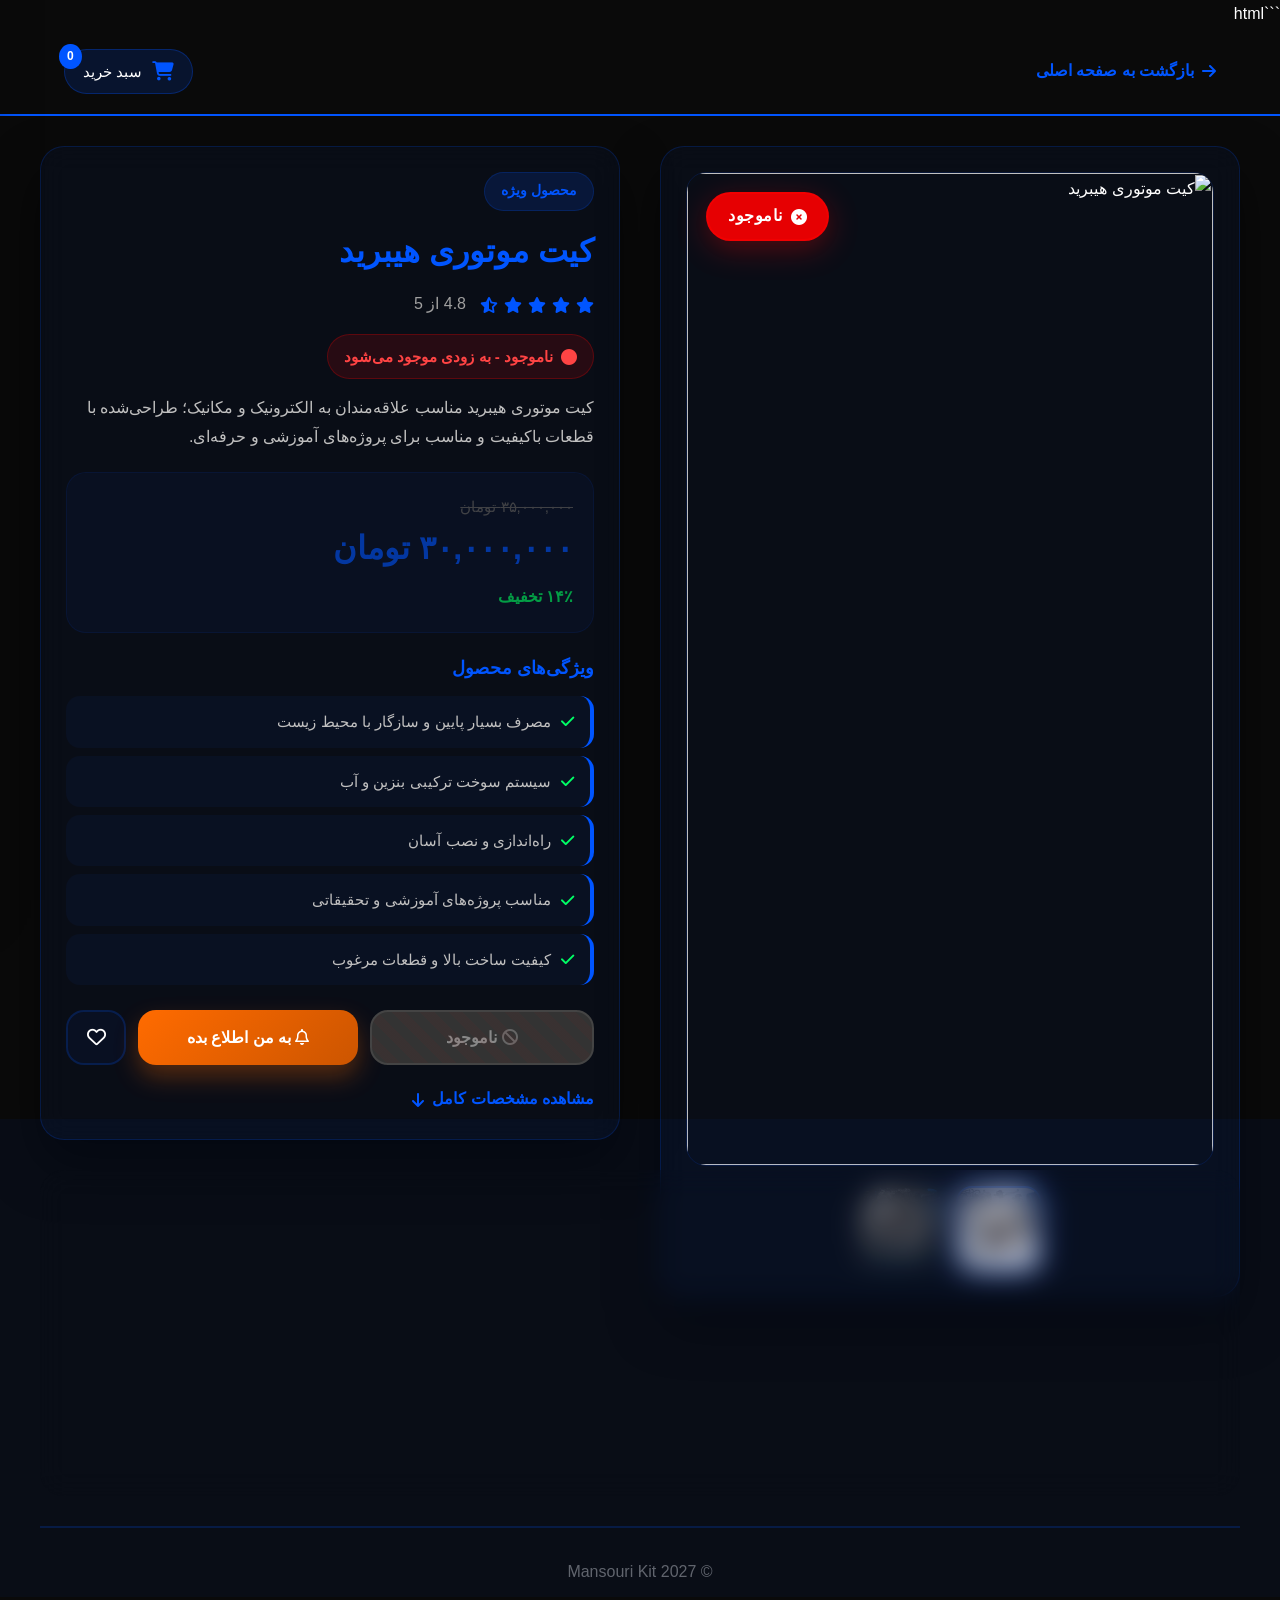
==== commit b07a4d95: "Update kit.html" ====
--- a/kit.html
+++ b/kit.html
@@ -1,15 +1,19 @@
+```html
 <!doctype html>
 <html lang="fa" dir="rtl">
   <head>
     <meta charset="UTF-8" />
     <meta name="viewport" content="width=device-width, initial-scale=1.0" />
     <title>کیت موتوری هیبرید | Mansouri Kit</title>
+
     <link
       rel="stylesheet"
       href="https://cdnjs.cloudflare.com/ajax/libs/font-awesome/6.6.0/css/all.min.css"
     />
+
     <link rel="stylesheet" href="style2.css" />
   </head>
+
   <body>
     <!-- ====== TOPBAR ====== -->
     <header class="topbar">
@@ -34,6 +38,7 @@
             <i class="fa-solid fa-circle-xmark"></i>
             ناموجود
           </span>
+
           <img
             id="currentImage"
             src="DysYn_nl7XqmMlqPsgMLU.png"
@@ -48,7 +53,12 @@
             class="active"
             onclick="changeImage(this)"
           />
-          <img src="پوستر محصول.png" alt="" onclick="changeImage(this)" />
+
+          <img
+            src="پوستر محصول.png"
+            alt=""
+            onclick="changeImage(this)"
+          />
         </div>
       </section>
 
@@ -87,21 +97,31 @@
         <!-- ====== ویژگی‌ها ====== -->
         <div class="features">
           <h2>ویژگی‌های محصول</h2>
+
           <ul>
             <li>
-              <i class="fa-solid fa-check"></i> مصرف بسیار پایین و سازگار با
-              محیط زیست
+              <i class="fa-solid fa-check"></i>
+              مصرف بسیار پایین و سازگار با محیط زیست
             </li>
+
             <li>
-              <i class="fa-solid fa-check"></i> سیستم سوخت ترکیبی بنزین و آب
+              <i class="fa-solid fa-check"></i>
+              سیستم سوخت ترکیبی بنزین و آب
             </li>
-            <li><i class="fa-solid fa-check"></i> راه‌اندازی و نصب آسان</li>
+
             <li>
-              <i class="fa-solid fa-check"></i> مناسب پروژه‌های آموزشی و
-              تحقیقاتی
+              <i class="fa-solid fa-check"></i>
+              راه‌اندازی و نصب آسان
             </li>
+
             <li>
-              <i class="fa-solid fa-check"></i> کیفیت ساخت بالا و قطعات مرغوب
+              <i class="fa-solid fa-check"></i>
+              مناسب پروژه‌های آموزشی و تحقیقاتی
+            </li>
+
+            <li>
+              <i class="fa-solid fa-check"></i>
+              کیفیت ساخت بالا و قطعات مرغوب
             </li>
           </ul>
         </div>
@@ -112,12 +132,20 @@
             ناموجود
           </button>
 
-          <button class="notify-btn" id="notifyBtn" onclick="notifyMe()">
+          <button
+            class="notify-btn"
+            id="notifyBtn"
+            onclick="notifyMe()"
+          >
             <i class="fa-regular fa-bell"></i>
             به من اطلاع بده
           </button>
 
-          <button class="fav-btn" id="favBtn" onclick="toggleFav()">
+          <button
+            class="fav-btn"
+            id="favBtn"
+            onclick="toggleFav()"
+          >
             <i class="fa-regular fa-heart"></i>
           </button>
         </div>
@@ -170,12 +198,20 @@
     </section>
 
     <!-- ====== CART OVERLAY ====== -->
-    <div class="cart-overlay" id="cartOverlay" onclick="toggleCart()"></div>
+    <div
+      class="cart-overlay"
+      id="cartOverlay"
+      onclick="toggleCart()"
+    ></div>
 
     <!-- ====== CART SIDEBAR ====== -->
     <div class="cart-sidebar" id="cartSidebar">
       <div class="cart-header">
-        <h2><i class="fa-solid fa-cart-shopping"></i> سبد خرید</h2>
+        <h2>
+          <i class="fa-solid fa-cart-shopping"></i>
+          سبد خرید
+        </h2>
+
         <button class="cart-close" onclick="toggleCart()">
           <i class="fa-solid fa-xmark"></i>
         </button>
@@ -193,8 +229,14 @@
           <span>جمع کل:</span>
           <span id="cartTotal">۰ تومان</span>
         </div>
-        <button class="checkout-btn" id="checkoutBtn" disabled>
-          <i class="fa-solid fa-credit-card"></i> پرداخت و تکمیل خرید
+
+        <button
+          class="checkout-btn"
+          id="checkoutBtn"
+          disabled
+        >
+          <i class="fa-solid fa-credit-card"></i>
+          پرداخت و تکمیل خرید
         </button>
       </div>
     </div>
@@ -219,7 +261,7 @@
         price: 30000000,
         priceFormatted: "۳۰,۰۰۰,۰۰۰ تومان",
         image: "DysYn_nl7XqmMlqPsgMLU.png",
-        inStock: false, // 👈 محصول ناموجود
+        inStock: false,
       };
 
       // ---- Cart State ----
@@ -242,9 +284,11 @@
       // ---- Image Gallery ----
       function changeImage(el) {
         document.getElementById("currentImage").src = el.src;
+
         document
           .querySelectorAll(".thumbs img")
           .forEach((img) => img.classList.remove("active"));
+
         el.classList.add("active");
       }
 
@@ -253,14 +297,21 @@
 
       function showToast(message, isWarning = false) {
         toastMessage.textContent = message;
+
         const icon = toast.querySelector("i");
+
         if (isWarning) {
-          icon.className = "fa-solid fa-triangle-exclamation warning";
+          icon.className =
+            "fa-solid fa-triangle-exclamation warning";
         } else {
-          icon.className = "fa-solid fa-check-circle";
-        }
+          icon.className =
+            "fa-solid fa-check-circle";
+        }
+
         toast.classList.add("show");
+
         clearTimeout(toastTimeout);
+
         toastTimeout = setTimeout(() => {
           toast.classList.remove("show");
         }, 3000);
@@ -269,7 +320,9 @@
       // ---- Toggle Favorite ----
       function toggleFav() {
         favBtn.classList.toggle("liked");
+
         const icon = favBtn.querySelector("i");
+
         if (favBtn.classList.contains("liked")) {
           icon.className = "fa-solid fa-heart";
           showToast("❤️ به علاقه‌مندی‌ها اضافه شد");
@@ -282,29 +335,50 @@
       function notifyMe() {
         if (notifyBtn.classList.contains("notified")) {
           notifyBtn.classList.remove("notified");
-          notifyBtn.innerHTML = `<i class="fa-regular fa-bell"></i> به من اطلاع بده`;
+
+          notifyBtn.innerHTML =
+            '<i class="fa-regular fa-bell"></i> به من اطلاع بده';
+
           showToast("❌ از لیست اطلاع‌رسانی حذف شدید");
         } else {
           notifyBtn.classList.add("notified");
-          notifyBtn.innerHTML = `<i class="fa-solid fa-check"></i> ثبت شد!`;
-          showToast("🔔 با موجود شدن محصول به شما اطلاع داده می‌شود", true);
+
+          notifyBtn.innerHTML =
+            '<i class="fa-solid fa-check"></i> ثبت شد!';
+
+          showToast(
+            "🔔 با موجود شدن محصول به شما اطلاع داده می‌شود",
+            true
+          );
         }
       }
 
       // ---- Toggle Cart ----
       function toggleCart() {
         isCartOpen = !isCartOpen;
-        cartSidebar.classList.toggle("open", isCartOpen);
-        cartOverlay.classList.toggle("show", isCartOpen);
-        document.body.style.overflow = isCartOpen ? "hidden" : "";
+
+        cartSidebar.classList.toggle(
+          "open",
+          isCartOpen
+        );
+
+        cartOverlay.classList.toggle(
+          "show",
+          isCartOpen
+        );
+
+        document.body.style.overflow =
+          isCartOpen ? "hidden" : "";
       }
 
       // ---- Render Cart ----
       function renderCart() {
-        const emptyState = `<div class="cart-empty">
+        const emptyState = `
+          <div class="cart-empty">
             <i class="fa-solid fa-basket-shopping"></i>
             <p>سبد خرید خالی است</p>
-          </div>`;
+          </div>
+        `;
 
         if (cart.length === 0) {
           cartItemsEl.innerHTML = emptyState;
@@ -322,28 +396,48 @@
           total += itemTotal;
 
           html += `
-              <div class="cart-item">
-                <img src="${item.image}" alt="${item.name}" />
-                <div class="cart-item-info">
-                  <h4>${item.name}</h4>
-                  <div class="item-price">${item.price.toLocaleString()} تومان</div>
-                  <div class="cart-item-qty">
-                    <button onclick="updateQty(${index}, -1)">−</button>
-                    <span>${item.qty}</span>
-                    <button onclick="updateQty(${index}, 1)">+</button>
-                  </div>
+            <div class="cart-item">
+              <img src="${item.image}" alt="${item.name}" />
+
+              <div class="cart-item-info">
+                <h4>${item.name}</h4>
+
+                <div class="item-price">
+                  ${item.price.toLocaleString()} تومان
                 </div>
-                <button class="cart-item-remove" onclick="removeItem(${index})">
-                  <i class="fa-solid fa-trash-can"></i>
-                </button>
+
+                <div class="cart-item-qty">
+                  <button onclick="updateQty(${index}, -1)">
+                    −
+                  </button>
+
+                  <span>${item.qty}</span>
+
+                  <button onclick="updateQty(${index}, 1)">
+                    +
+                  </button>
+                </div>
               </div>
-            `;
+
+              <button
+                class="cart-item-remove"
+                onclick="removeItem(${index})"
+              >
+                <i class="fa-solid fa-trash-can"></i>
+              </button>
+            </div>
+          `;
         });
 
         cartItemsEl.innerHTML = html;
-        cartTotalEl.textContent = total.toLocaleString() + " تومان";
+
+        cartTotalEl.textContent =
+          total.toLocaleString() + " تومان";
+
         checkoutBtn.disabled = false;
-        cartCountEl.textContent = cart.reduce((sum, i) => sum + i.qty, 0);
+
+        cartCountEl.textContent =
+          cart.reduce((sum, i) => sum + i.qty, 0);
       }
 
       // ---- Update Quantity ----
@@ -352,7 +446,9 @@
           removeItem(index);
           return;
         }
+
         cart[index].qty += change;
+
         renderCart();
         saveCart();
       }
@@ -360,8 +456,10 @@
       // ---- Remove Item ----
       function removeItem(index) {
         cart.splice(index, 1);
+
         renderCart();
         saveCart();
+
         if (cart.length === 0) {
           showToast("🛒 سبد خرید خالی شد");
         } else {
@@ -369,16 +467,17 @@
         }
       }
 
-      // ---- Add to Cart (غیرفعال - محصول ناموجود) ----
-      // تابع addToCart غیرفعال شده چون محصول ناموجود است
-
       // ---- Save/Load Cart ----
       function saveCart() {
-        localStorage.setItem("cart", JSON.stringify(cart));
+        localStorage.setItem(
+          "cart",
+          JSON.stringify(cart)
+        );
       }
 
       function loadCart() {
         const saved = localStorage.getItem("cart");
+
         if (saved) {
           try {
             cart = JSON.parse(saved);
@@ -390,32 +489,67 @@
       }
 
       // ---- Checkout ----
-      checkoutBtn.addEventListener("click", function () {
-        if (cart.length === 0) return;
-        const total = cart.reduce((sum, i) => sum + i.price * i.qty, 0);
-        showToast(
-          "🧾 سفارش شما با مبلغ " +
-            total.toLocaleString() +
-            " تومان ثبت شد! ممنون از خرید شما 🙏",
-        );
-        cart = [];
-        renderCart();
-        saveCart();
-        toggleCart();
-      });
+      checkoutBtn.addEventListener(
+        "click",
+        function () {
+          if (cart.length === 0) return;
+
+          const total = cart.reduce(
+            (sum, i) => sum + i.price * i.qty,
+            0
+          );
+
+          showToast(
+            "🧾 سفارش شما با مبلغ " +
+              total.toLocaleString() +
+              " تومان ثبت شد! ممنون از خرید شما 🙏"
+          );
+
+          cart = [];
+
+          renderCart();
+          saveCart();
+          toggleCart();
+        }
+      );
 
       // ---- Init ----
       loadCart();
 
       // ---- Close cart with ESC ----
-      document.addEventListener("keydown", function (e) {
-        if (e.key === "Escape" && isCartOpen) {
-          toggleCart();
-        }
-      });
-
-      // ---- Disable add to cart on load ----
-      // دکمه افزودن به سبد خرید قبلاً با disabled غیرفعال شده
+      document.addEventListener(
+        "keydown",
+        function (e) {
+          if (
+            e.key === "Escape" &&
+            isCartOpen
+          ) {
+            toggleCart();
+          }
+        }
+      );
+    </script>
+
+    <!-- ====== ACCESSIBILITY WIDGET ====== -->
+    <script>
+      (function () {
+        var s = document.createElement("script");
+        var h =
+          document.querySelector("head") ||
+          document.body;
+
+        s.src =
+          "https://acsbapp.com/apps/app/dist/js/app.js";
+
+        s.async = true;
+
+        s.onload = function () {
+          acsbJS.init();
+        };
+
+        h.appendChild(s);
+      })();
     </script>
   </body>
 </html>
+```
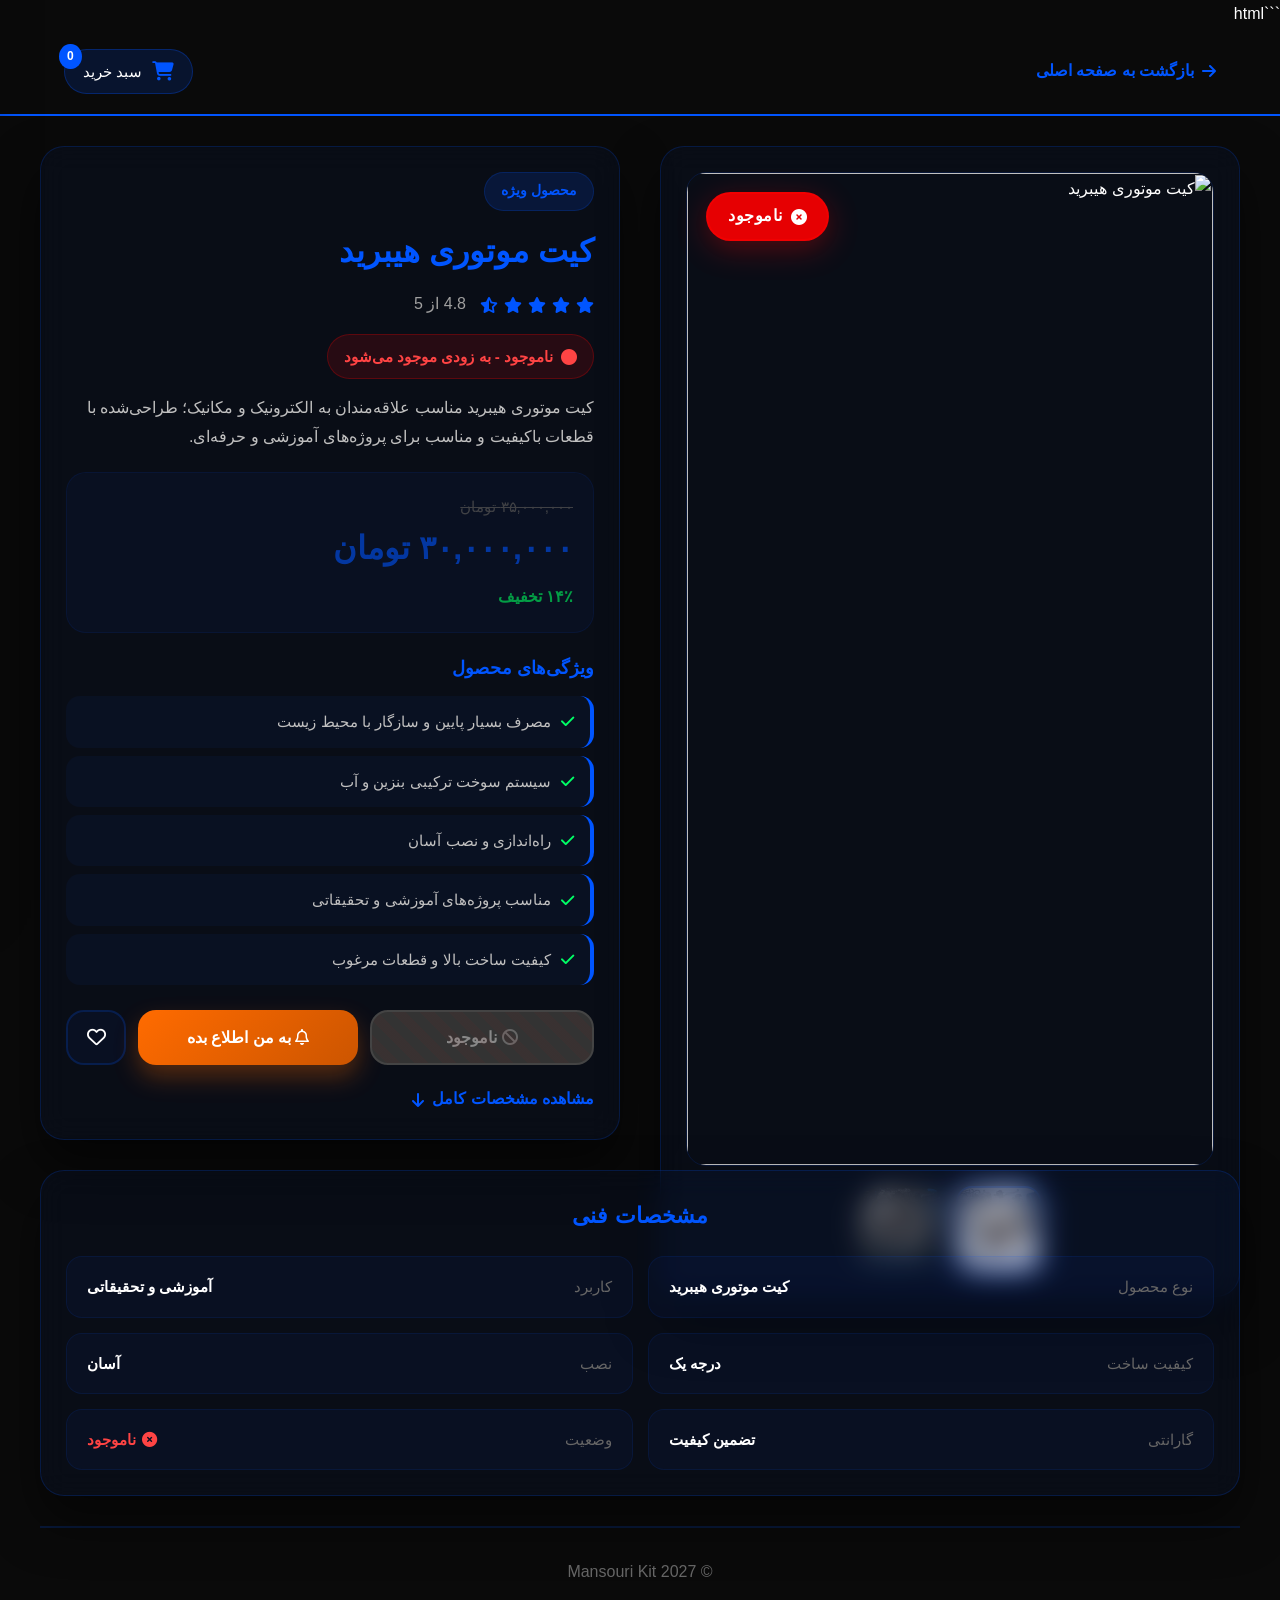
==== commit a3ba5063: "Update kit.html" ====
--- a/kit.html
+++ b/kit.html
@@ -529,27 +529,6 @@
         }
       );
     </script>
-
-    <!-- ====== ACCESSIBILITY WIDGET ====== -->
-    <script>
-      (function () {
-        var s = document.createElement("script");
-        var h =
-          document.querySelector("head") ||
-          document.body;
-
-        s.src =
-          "https://acsbapp.com/apps/app/dist/js/app.js";
-
-        s.async = true;
-
-        s.onload = function () {
-          acsbJS.init();
-        };
-
-        h.appendChild(s);
-      })();
-    </script>
   </body>
 </html>
 ```
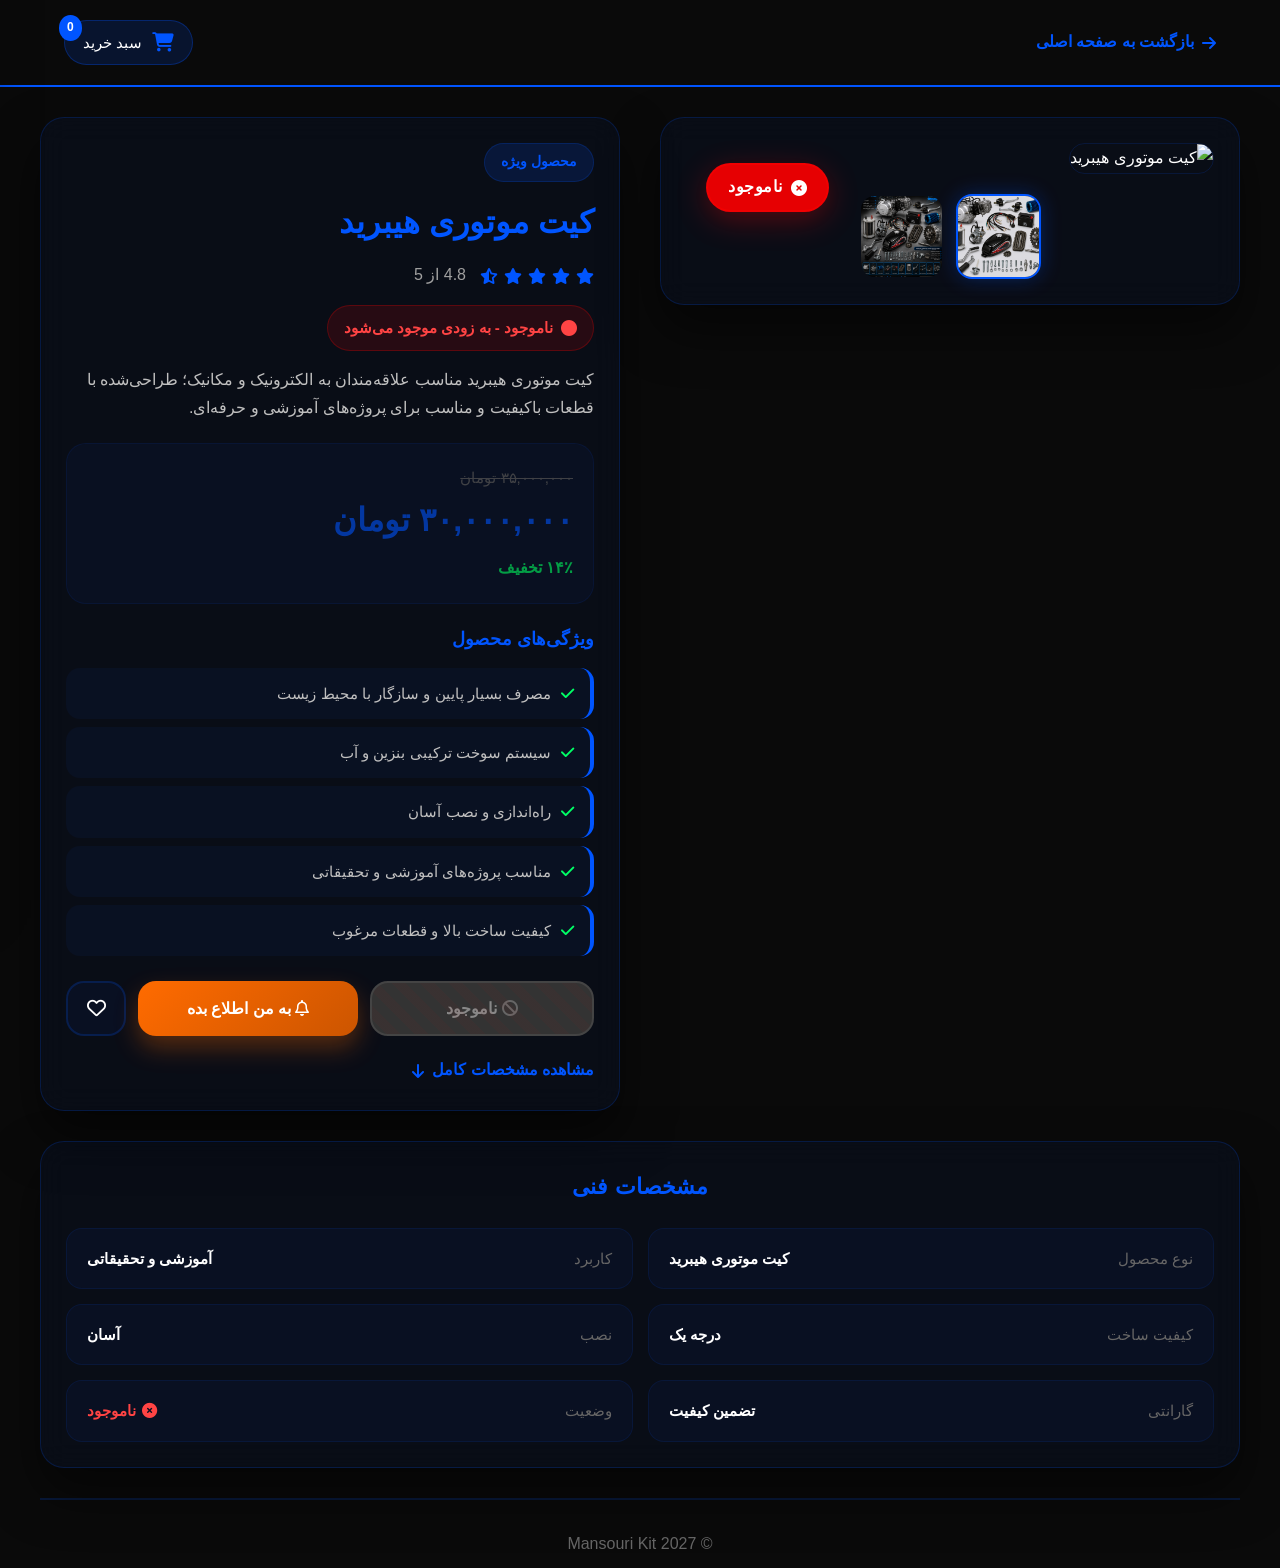
==== commit cd526c58: "Update kit.html" ====
--- a/kit.html
+++ b/kit.html
@@ -1,19 +1,15 @@
-```html
 <!doctype html>
 <html lang="fa" dir="rtl">
   <head>
     <meta charset="UTF-8" />
     <meta name="viewport" content="width=device-width, initial-scale=1.0" />
     <title>کیت موتوری هیبرید | Mansouri Kit</title>
-
     <link
       rel="stylesheet"
       href="https://cdnjs.cloudflare.com/ajax/libs/font-awesome/6.6.0/css/all.min.css"
     />
-
     <link rel="stylesheet" href="style2.css" />
   </head>
-
   <body>
     <!-- ====== TOPBAR ====== -->
     <header class="topbar">
@@ -38,7 +34,6 @@
             <i class="fa-solid fa-circle-xmark"></i>
             ناموجود
           </span>
-
           <img
             id="currentImage"
             src="DysYn_nl7XqmMlqPsgMLU.png"
@@ -53,12 +48,7 @@
             class="active"
             onclick="changeImage(this)"
           />
-
-          <img
-            src="پوستر محصول.png"
-            alt=""
-            onclick="changeImage(this)"
-          />
+          <img src="پوستر محصول.png" alt="" onclick="changeImage(this)" />
         </div>
       </section>
 
@@ -97,31 +87,21 @@
         <!-- ====== ویژگی‌ها ====== -->
         <div class="features">
           <h2>ویژگی‌های محصول</h2>
-
           <ul>
             <li>
-              <i class="fa-solid fa-check"></i>
-              مصرف بسیار پایین و سازگار با محیط زیست
+              <i class="fa-solid fa-check"></i> مصرف بسیار پایین و سازگار با
+              محیط زیست
             </li>
-
             <li>
-              <i class="fa-solid fa-check"></i>
-              سیستم سوخت ترکیبی بنزین و آب
+              <i class="fa-solid fa-check"></i> سیستم سوخت ترکیبی بنزین و آب
             </li>
-
+            <li><i class="fa-solid fa-check"></i> راه‌اندازی و نصب آسان</li>
             <li>
-              <i class="fa-solid fa-check"></i>
-              راه‌اندازی و نصب آسان
+              <i class="fa-solid fa-check"></i> مناسب پروژه‌های آموزشی و
+              تحقیقاتی
             </li>
-
             <li>
-              <i class="fa-solid fa-check"></i>
-              مناسب پروژه‌های آموزشی و تحقیقاتی
-            </li>
-
-            <li>
-              <i class="fa-solid fa-check"></i>
-              کیفیت ساخت بالا و قطعات مرغوب
+              <i class="fa-solid fa-check"></i> کیفیت ساخت بالا و قطعات مرغوب
             </li>
           </ul>
         </div>
@@ -132,20 +112,12 @@
             ناموجود
           </button>
 
-          <button
-            class="notify-btn"
-            id="notifyBtn"
-            onclick="notifyMe()"
-          >
+          <button class="notify-btn" id="notifyBtn" onclick="notifyMe()">
             <i class="fa-regular fa-bell"></i>
             به من اطلاع بده
           </button>
 
-          <button
-            class="fav-btn"
-            id="favBtn"
-            onclick="toggleFav()"
-          >
+          <button class="fav-btn" id="favBtn" onclick="toggleFav()">
             <i class="fa-regular fa-heart"></i>
           </button>
         </div>
@@ -198,20 +170,12 @@
     </section>
 
     <!-- ====== CART OVERLAY ====== -->
-    <div
-      class="cart-overlay"
-      id="cartOverlay"
-      onclick="toggleCart()"
-    ></div>
+    <div class="cart-overlay" id="cartOverlay" onclick="toggleCart()"></div>
 
     <!-- ====== CART SIDEBAR ====== -->
     <div class="cart-sidebar" id="cartSidebar">
       <div class="cart-header">
-        <h2>
-          <i class="fa-solid fa-cart-shopping"></i>
-          سبد خرید
-        </h2>
-
+        <h2><i class="fa-solid fa-cart-shopping"></i> سبد خرید</h2>
         <button class="cart-close" onclick="toggleCart()">
           <i class="fa-solid fa-xmark"></i>
         </button>
@@ -229,14 +193,8 @@
           <span>جمع کل:</span>
           <span id="cartTotal">۰ تومان</span>
         </div>
-
-        <button
-          class="checkout-btn"
-          id="checkoutBtn"
-          disabled
-        >
-          <i class="fa-solid fa-credit-card"></i>
-          پرداخت و تکمیل خرید
+        <button class="checkout-btn" id="checkoutBtn" disabled>
+          <i class="fa-solid fa-credit-card"></i> پرداخت و تکمیل خرید
         </button>
       </div>
     </div>
@@ -261,7 +219,7 @@
         price: 30000000,
         priceFormatted: "۳۰,۰۰۰,۰۰۰ تومان",
         image: "DysYn_nl7XqmMlqPsgMLU.png",
-        inStock: false,
+        inStock: false, // 👈 محصول ناموجود
       };
 
       // ---- Cart State ----
@@ -284,11 +242,9 @@
       // ---- Image Gallery ----
       function changeImage(el) {
         document.getElementById("currentImage").src = el.src;
-
         document
           .querySelectorAll(".thumbs img")
           .forEach((img) => img.classList.remove("active"));
-
         el.classList.add("active");
       }
 
@@ -297,21 +253,14 @@
 
       function showToast(message, isWarning = false) {
         toastMessage.textContent = message;
-
         const icon = toast.querySelector("i");
-
         if (isWarning) {
-          icon.className =
-            "fa-solid fa-triangle-exclamation warning";
+          icon.className = "fa-solid fa-triangle-exclamation warning";
         } else {
-          icon.className =
-            "fa-solid fa-check-circle";
-        }
-
+          icon.className = "fa-solid fa-check-circle";
+        }
         toast.classList.add("show");
-
         clearTimeout(toastTimeout);
-
         toastTimeout = setTimeout(() => {
           toast.classList.remove("show");
         }, 3000);
@@ -320,9 +269,7 @@
       // ---- Toggle Favorite ----
       function toggleFav() {
         favBtn.classList.toggle("liked");
-
         const icon = favBtn.querySelector("i");
-
         if (favBtn.classList.contains("liked")) {
           icon.className = "fa-solid fa-heart";
           showToast("❤️ به علاقه‌مندی‌ها اضافه شد");
@@ -335,50 +282,29 @@
       function notifyMe() {
         if (notifyBtn.classList.contains("notified")) {
           notifyBtn.classList.remove("notified");
-
-          notifyBtn.innerHTML =
-            '<i class="fa-regular fa-bell"></i> به من اطلاع بده';
-
+          notifyBtn.innerHTML = `<i class="fa-regular fa-bell"></i> به من اطلاع بده`;
           showToast("❌ از لیست اطلاع‌رسانی حذف شدید");
         } else {
           notifyBtn.classList.add("notified");
-
-          notifyBtn.innerHTML =
-            '<i class="fa-solid fa-check"></i> ثبت شد!';
-
-          showToast(
-            "🔔 با موجود شدن محصول به شما اطلاع داده می‌شود",
-            true
-          );
+          notifyBtn.innerHTML = `<i class="fa-solid fa-check"></i> ثبت شد!`;
+          showToast("🔔 با موجود شدن محصول به شما اطلاع داده می‌شود", true);
         }
       }
 
       // ---- Toggle Cart ----
       function toggleCart() {
         isCartOpen = !isCartOpen;
-
-        cartSidebar.classList.toggle(
-          "open",
-          isCartOpen
-        );
-
-        cartOverlay.classList.toggle(
-          "show",
-          isCartOpen
-        );
-
-        document.body.style.overflow =
-          isCartOpen ? "hidden" : "";
+        cartSidebar.classList.toggle("open", isCartOpen);
+        cartOverlay.classList.toggle("show", isCartOpen);
+        document.body.style.overflow = isCartOpen ? "hidden" : "";
       }
 
       // ---- Render Cart ----
       function renderCart() {
-        const emptyState = `
-          <div class="cart-empty">
+        const emptyState = `<div class="cart-empty">
             <i class="fa-solid fa-basket-shopping"></i>
             <p>سبد خرید خالی است</p>
-          </div>
-        `;
+          </div>`;
 
         if (cart.length === 0) {
           cartItemsEl.innerHTML = emptyState;
@@ -396,48 +322,28 @@
           total += itemTotal;
 
           html += `
-            <div class="cart-item">
-              <img src="${item.image}" alt="${item.name}" />
-
-              <div class="cart-item-info">
-                <h4>${item.name}</h4>
-
-                <div class="item-price">
-                  ${item.price.toLocaleString()} تومان
+              <div class="cart-item">
+                <img src="${item.image}" alt="${item.name}" />
+                <div class="cart-item-info">
+                  <h4>${item.name}</h4>
+                  <div class="item-price">${item.price.toLocaleString()} تومان</div>
+                  <div class="cart-item-qty">
+                    <button onclick="updateQty(${index}, -1)">−</button>
+                    <span>${item.qty}</span>
+                    <button onclick="updateQty(${index}, 1)">+</button>
+                  </div>
                 </div>
-
-                <div class="cart-item-qty">
-                  <button onclick="updateQty(${index}, -1)">
-                    −
-                  </button>
-
-                  <span>${item.qty}</span>
-
-                  <button onclick="updateQty(${index}, 1)">
-                    +
-                  </button>
-                </div>
+                <button class="cart-item-remove" onclick="removeItem(${index})">
+                  <i class="fa-solid fa-trash-can"></i>
+                </button>
               </div>
-
-              <button
-                class="cart-item-remove"
-                onclick="removeItem(${index})"
-              >
-                <i class="fa-solid fa-trash-can"></i>
-              </button>
-            </div>
-          `;
+            `;
         });
 
         cartItemsEl.innerHTML = html;
-
-        cartTotalEl.textContent =
-          total.toLocaleString() + " تومان";
-
+        cartTotalEl.textContent = total.toLocaleString() + " تومان";
         checkoutBtn.disabled = false;
-
-        cartCountEl.textContent =
-          cart.reduce((sum, i) => sum + i.qty, 0);
+        cartCountEl.textContent = cart.reduce((sum, i) => sum + i.qty, 0);
       }
 
       // ---- Update Quantity ----
@@ -446,9 +352,7 @@
           removeItem(index);
           return;
         }
-
         cart[index].qty += change;
-
         renderCart();
         saveCart();
       }
@@ -456,10 +360,8 @@
       // ---- Remove Item ----
       function removeItem(index) {
         cart.splice(index, 1);
-
         renderCart();
         saveCart();
-
         if (cart.length === 0) {
           showToast("🛒 سبد خرید خالی شد");
         } else {
@@ -467,17 +369,16 @@
         }
       }
 
+      // ---- Add to Cart (غیرفعال - محصول ناموجود) ----
+      // تابع addToCart غیرفعال شده چون محصول ناموجود است
+
       // ---- Save/Load Cart ----
       function saveCart() {
-        localStorage.setItem(
-          "cart",
-          JSON.stringify(cart)
-        );
+        localStorage.setItem("cart", JSON.stringify(cart));
       }
 
       function loadCart() {
         const saved = localStorage.getItem("cart");
-
         if (saved) {
           try {
             cart = JSON.parse(saved);
@@ -489,46 +390,32 @@
       }
 
       // ---- Checkout ----
-      checkoutBtn.addEventListener(
-        "click",
-        function () {
-          if (cart.length === 0) return;
-
-          const total = cart.reduce(
-            (sum, i) => sum + i.price * i.qty,
-            0
-          );
-
-          showToast(
-            "🧾 سفارش شما با مبلغ " +
-              total.toLocaleString() +
-              " تومان ثبت شد! ممنون از خرید شما 🙏"
-          );
-
-          cart = [];
-
-          renderCart();
-          saveCart();
-          toggleCart();
-        }
-      );
+      checkoutBtn.addEventListener("click", function () {
+        if (cart.length === 0) return;
+        const total = cart.reduce((sum, i) => sum + i.price * i.qty, 0);
+        showToast(
+          "🧾 سفارش شما با مبلغ " +
+            total.toLocaleString() +
+            " تومان ثبت شد! ممنون از خرید شما 🙏",
+        );
+        cart = [];
+        renderCart();
+        saveCart();
+        toggleCart();
+      });
 
       // ---- Init ----
       loadCart();
 
       // ---- Close cart with ESC ----
-      document.addEventListener(
-        "keydown",
-        function (e) {
-          if (
-            e.key === "Escape" &&
-            isCartOpen
-          ) {
-            toggleCart();
-          }
-        }
-      );
+      document.addEventListener("keydown", function (e) {
+        if (e.key === "Escape" && isCartOpen) {
+          toggleCart();
+        }
+      });
+
+      // ---- Disable add to cart on load ----
+      // دکمه افزودن به سبد خرید قبلاً با disabled غیرفعال شده
     </script>
   </body>
 </html>
-```
